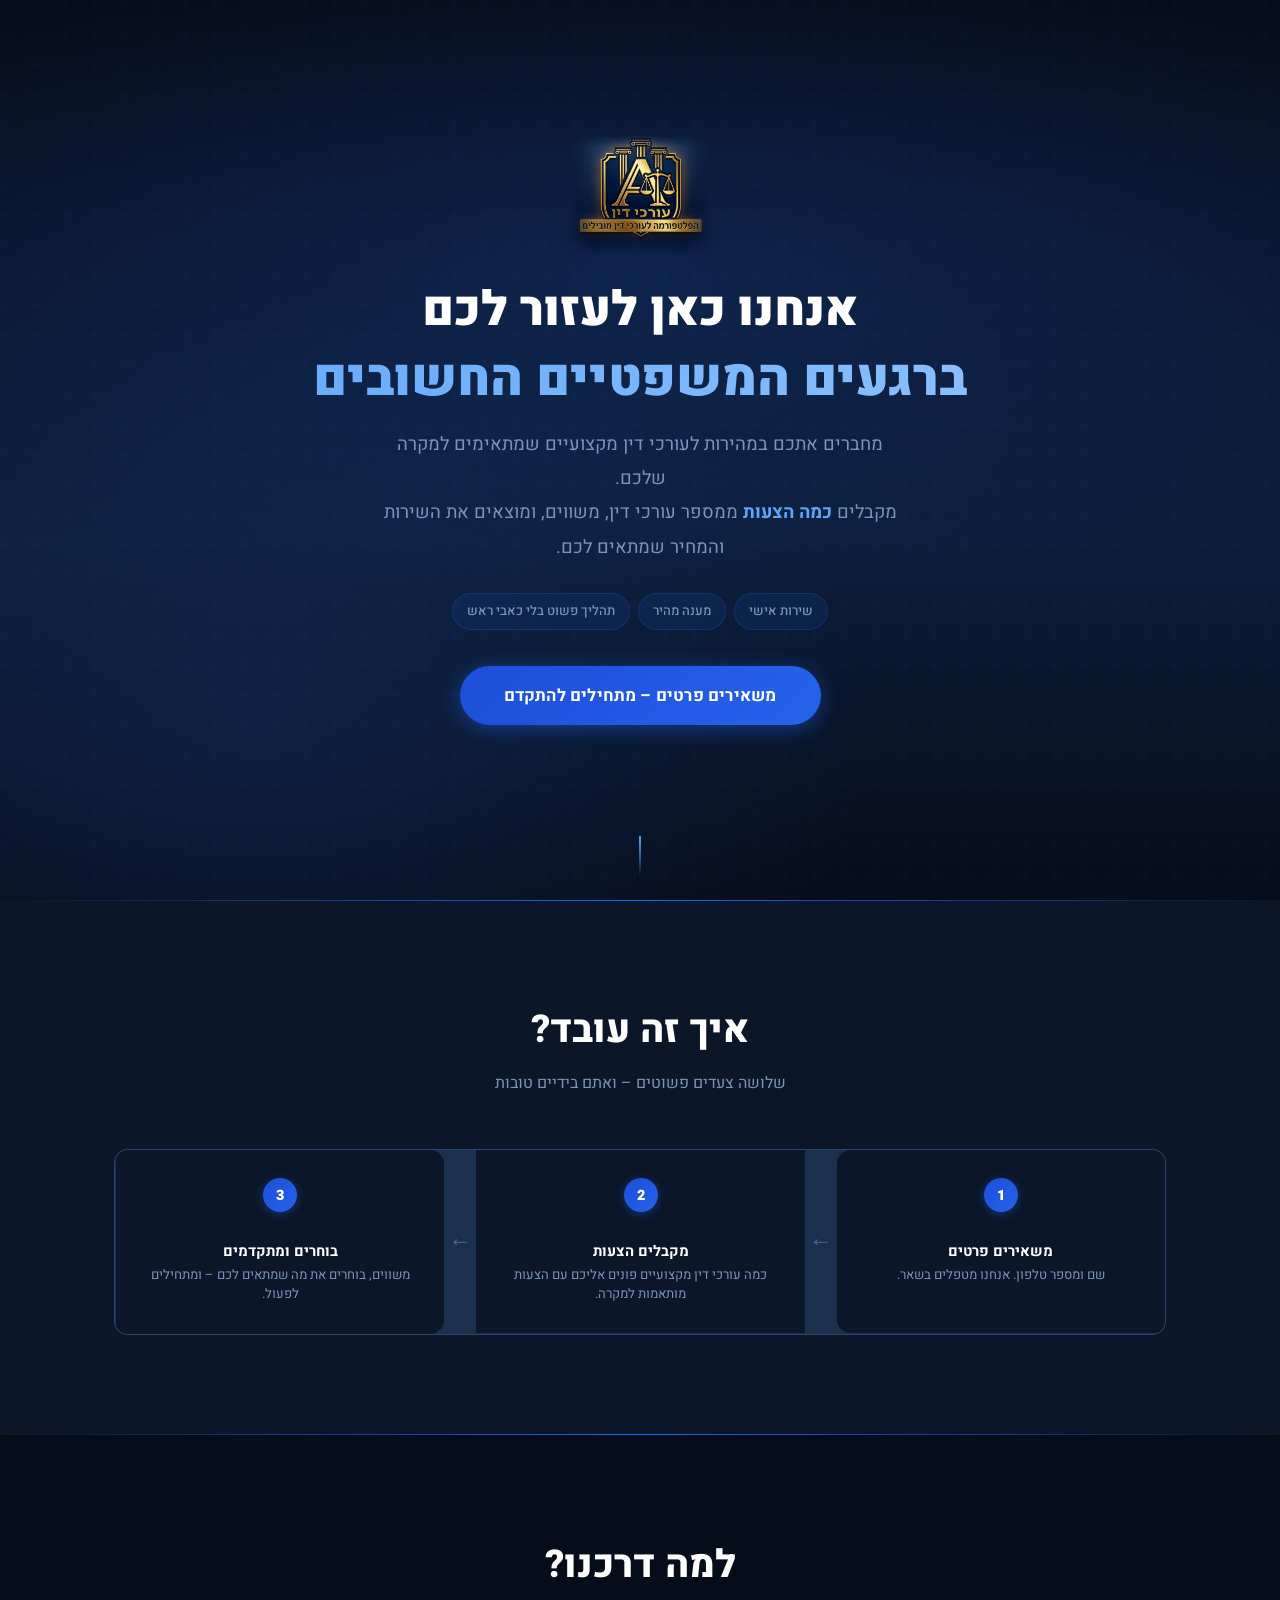
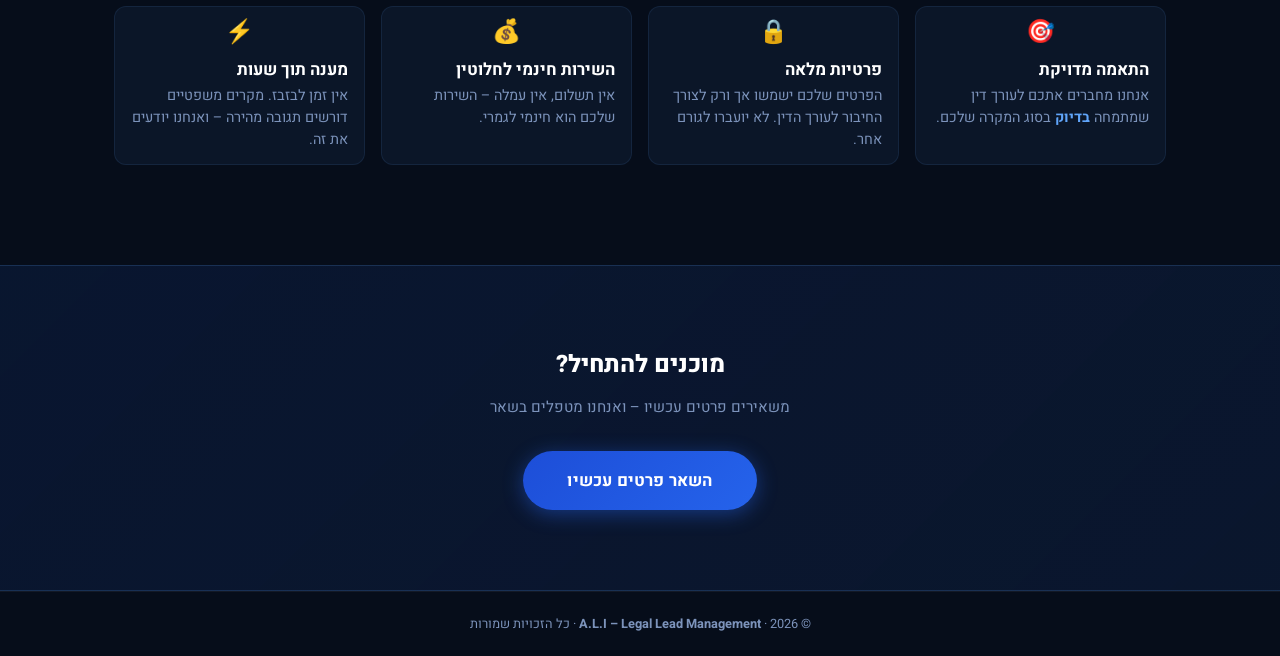
==== index.html @ 4efc5713 "Add Open Graph meta tags for preview image" ====
<!DOCTYPE html>
<html lang="he" dir="rtl">

<head>
    <meta charset="UTF-8" />
    <meta name="viewport" content="width=device-width, initial-scale=1.0" />
    <title>A.L.I – Legal Lead Management | מחברים אתכם לעורך הדין הנכון</title>
    <meta name="description"
        content="A.L.I Legal Lead Management – שירות חינמי שמחבר אתכם לעורכי דין מקצועיים. מקבלים כמה הצעות, משווים ומתקדמים." />

    <!-- תגיות לתצוגה המקדימה בוואטסאפ ובפייסבוק שביקשת (Open Graph) -->
    <meta property="og:type" content="website" />
    <meta property="og:url" content="https://nati325.github.io/elirazWebSite/" />
    <meta property="og:title" content="A.L.I – מחברים אתכם לעורך הדין הנכון" />
    <meta property="og:description" content="שירות חינמי ומהיר שמחבר אתכם לעורכי דין מקצועיים בהתאמה אישית." />
    <meta property="og:image" content="https://nati325.github.io/elirazWebSite/IMG-20260414-WA0001(1).jpg" />
    <meta property="og:image:alt" content="לוגו A.L.I" />
    <link rel="preconnect" href="https://fonts.googleapis.com" />
    <link rel="preconnect" href="https://fonts.gstatic.com" crossorigin />
    <link href="https://fonts.googleapis.com/css2?family=Heebo:wght@300;400;500;600;700;800;900&display=swap"
        rel="stylesheet" />
    <link rel="stylesheet" href="style.css" />
</head>

<body>

    <!-- ========== HERO ========== -->
    <section class="hero" id="hero">
        <div class="hero-bg"></div>
        <div class="hero-overlay"></div>
        <div class="container hero-content">
            <img src="IMG-20260414-WA0001(1).jpg" alt="לוגו עורכי דין" class="hero-logo" />
            <h1 class="hero-title">אנחנו כאן לעזור לכם<br /><span class="accent">ברגעים המשפטיים החשובים</span></h1>
            <p class="hero-sub">
                מחברים אתכם במהירות לעורכי דין מקצועיים שמתאימים למקרה שלכם.<br />
                מקבלים <strong>כמה הצעות</strong> ממספר עורכי דין, משווים, ומוצאים את השירות והמחיר שמתאים לכם.
            </p>
            <div class="hero-badges">
                <span>שירות אישי</span>
                <span>מענה מהיר</span>
                <span>תהליך פשוט בלי כאבי ראש</span>
            </div>
            <div class="hero-cta">
                <button class="btn-primary" id="openScreening">משאירים פרטים – מתחילים להתקדם</button>
            </div>
        </div>
        <div class="scroll-indicator"><span></span></div>
    </section>

    <!-- ========== HOW IT WORKS ========== -->
    <section class="how" id="how">
        <div class="container">
            <h2 class="section-title">איך זה עובד?</h2>
            <p class="section-sub">שלושה צעדים פשוטים – ואתם בידיים טובות</p>
            <div class="steps">
                <div class="step">
                    <div class="step-num">1</div>
                    <div class="step-text">
                        <h3>משאירים פרטים</h3>
                        <p>שם ומספר טלפון. אנחנו מטפלים בשאר.</p>
                    </div>
                </div>
                <div class="step-arrow">←</div>
                <div class="step">
                    <div class="step-num">2</div>
                    <div class="step-text">
                        <h3>מקבלים הצעות</h3>
                        <p>כמה עורכי דין מקצועיים פונים אליכם עם הצעות מותאמות למקרה.</p>
                    </div>
                </div>
                <div class="step-arrow">←</div>
                <div class="step">
                    <div class="step-num">3</div>
                    <div class="step-text">
                        <h3>בוחרים ומתקדמים</h3>
                        <p>משווים, בוחרים את מה שמתאים לכם – ומתחילים לפעול.</p>
                    </div>
                </div>
            </div>
        </div>
    </section>

    <!-- ========== WHY US ========== -->
    <section class="why" id="why">
        <div class="container">
            <h2 class="section-title">למה דרכנו?</h2>
            <div class="why-grid">
                <div class="why-card">
                    <div class="why-icon">🎯</div>
                    <div class="why-text">
                        <h3>התאמה מדויקת</h3>
                        <p>אנחנו מחברים אתכם לעורך דין שמתמחה <strong>בדיוק</strong> בסוג המקרה שלכם.</p>
                    </div>
                </div>
                <div class="why-card">
                    <div class="why-icon">🔒</div>
                    <div class="why-text">
                        <h3>פרטיות מלאה</h3>
                        <p>הפרטים שלכם ישמשו אך ורק לצורך החיבור לעורך הדין. לא יועברו לגורם אחר.</p>
                    </div>
                </div>
                <div class="why-card">
                    <div class="why-icon">💰</div>
                    <div class="why-text">
                        <h3>השירות חינמי לחלוטין</h3>
                        <p>אין תשלום, אין עמלה – השירות שלכם הוא חינמי לגמרי.</p>
                    </div>
                </div>
                <div class="why-card">
                    <div class="why-icon">⚡</div>
                    <div class="why-text">
                        <h3>מענה תוך שעות</h3>
                        <p>אין זמן לבזבז. מקרים משפטיים דורשים תגובה מהירה – ואנחנו יודעים את זה.</p>
                    </div>
                </div>
            </div>
        </div>
    </section>

    <!-- ========== CTA BOTTOM ========== -->
    <section class="cta-bottom">
        <div class="container">
            <h2>מוכנים להתחיל?</h2>
            <p>משאירים פרטים עכשיו – ואנחנו מטפלים בשאר</p>
            <div class="cta-btns">
                <button class="btn-primary" id="openScreening2">השאר פרטים עכשיו</button>
            </div>
        </div>
    </section>

    <!-- ========== FOOTER ========== -->
    <footer class="footer">
        <p>© 2026 · <strong>A.L.I – Legal Lead Management</strong> · כל הזכויות שמורות</p>
    </footer>

    <!-- ================================================
       POPUP STEP 1 – SCREENING
       ================================================ -->
    <div class="popup-overlay" id="popupOverlay">
        <div class="popup screening-popup" id="screeningPopup">
            <button class="popup-close" id="closePopup">✕</button>
            <div class="popup-header">
                <div class="popup-icon">🔍</div>
                <h2>כמה שאלות קצרות</h2>
                <p>כדי שנוכל לחבר אתכם לעורך הדין המתאים ביותר</p>
            </div>

            <form id="screeningForm">
                <!-- Q1 -->
                <div class="q-block">
                    <label class="q-label">1. סיווג האירוע והסיכון – מה אופי העבירה?</label>
                    <div class="options-grid">
                        <label class="option-card">
                            <input type="radio" name="q1" value="נהיגה בשכרות" required />
                            <span>🍺 נהיגה בשכרות</span>
                        </label>
                        <label class="option-card">
                            <input type="radio" name="q1" value="מהירות מופרזת" />
                            <span>💨 מהירות מופרזת</span>
                        </label>
                        <label class="option-card">
                            <input type="radio" name="q1" value="תאונת דרכים" />
                            <span>🚗 תאונת דרכים</span>
                        </label>
                        <label class="option-card">
                            <input type="radio" name="q1" value="צבירת נקודות" />
                            <span>📋 צבירת נקודות</span>
                        </label>
                    </div>
                </div>

                <!-- Q2 -->
                <div class="q-block">
                    <label class="q-label">2. דחיפות ומועד הדיון – האם כבר נקבע מועד בבית משפט או שימוע?</label>
                    <div class="options-grid two-col">
                        <label class="option-card">
                            <input type="radio" name="q2" value="כן – נקבע מועד" required />
                            <span>✅ כן – נקבע מועד</span>
                        </label>
                        <label class="option-card">
                            <input type="radio" name="q2" value="לא – עדיין לא נקבע" />
                            <span>⏳ לא – עדיין לא נקבע</span>
                        </label>
                    </div>
                </div>

                <!-- Q3 -->
                <div class="q-block">
                    <label class="q-label">3. כוונת ייצוג – האם ברצונך לבחון ייצוג מקצועי לביטול או הפחתת העונש?</label>
                    <div class="options-grid two-col">
                        <label class="option-card">
                            <input type="radio" name="q3" value="כן" required />
                            <span>✅ כן</span>
                        </label>
                        <label class="option-card">
                            <input type="radio" name="q3" value="לא – רק מידע" />
                            <span>ℹ️ לא – רק מידע</span>
                        </label>
                    </div>
                </div>

                <button type="submit" class="btn-primary full-width">המשך להשארת פרטים ←</button>
            </form>
        </div>
    </div>

    <!-- ================================================
       POPUP STEP 2 – CONTACT FORM
       ================================================ -->
    <div class="popup-overlay" id="contactOverlay">
        <div class="popup contact-popup" id="contactPopup">
            <button class="popup-close" id="closeContact">✕</button>
            <div class="popup-header">
                <div class="popup-icon">📋</div>
                <h2>השאירו פרטים</h2>
                <p>ונחבר אתכם לעורך הדין המתאים בהקדם</p>
            </div>

            <form id="contactForm" action="https://formsubmit.co/ali.law.israel@gmail.com" method="POST">
                <input type="hidden" name="עבירה" id="hiddenQ1" />
                <input type="hidden" name="מועד_דיון" id="hiddenQ2" />
                <input type="hidden" name="ייצוג" id="hiddenQ3" />
                <input type="hidden" name="_subject" value="🔔 פנייה חדשה מהאתר – לקוח ממתין לחזרה" />
                <input type="hidden" name="_captcha" value="false" />
                <input type="hidden" name="_template" value="table" />
                <input type="hidden" name="_autoresponse"
                    value="תודה על פנייתך! קיבלנו את הפרטים שלך ונחזור אליך בהקדם האפשרי. – A.L.I Legal Lead Management" />

                <div class="form-group">
                    <label for="userName">שם מלא</label>
                    <input type="text" id="userName" name="שם" placeholder="ישראל ישראלי" required />
                </div>
                <div class="form-group">
                    <label for="userPhone">מספר טלפון</label>
                    <input type="tel" id="userPhone" name="טלפון" placeholder="05X-XXXXXXX" required />
                </div>

                <button type="submit" class="btn-primary full-width">שלח פרטים ✓</button>

                <p class="privacy-note">🔒 הפרטים שלכם מאובטחים ולא יועברו לגורמים נוספים</p>
            </form>
        </div>
    </div>

    <!-- SUCCESS TOAST -->
    <div class="toast" id="toast">✅ הפרטים נשלחו בהצלחה! ניצור איתך קשר בקרוב.</div>

    <!-- ================================================
       THANK YOU POPUP
       ================================================ -->
    <div class="popup-overlay" id="thanksOverlay">
        <div class="popup thanks-popup" id="thanksPopup">
            <div class="thanks-icon">✅</div>
            <h2 class="thanks-title">תודה רבה!</h2>
            <p class="thanks-sub">קיבלנו את הפרטים שלך.<br />ניצור איתך קשר בהקדם האפשרי.</p>
            <div class="thanks-divider"></div>
            <p class="thanks-note">נציג מטעמנו יחזור אליך בקרוב עם עורכי דין מתאימים.</p>
            <div class="thanks-btns">
                <button class="btn-primary" id="closeThanks">סגרתי – תודה! 👍</button>
            </div>
        </div>
    </div>

    <script src="app.js"></script>
</body>

</html>
---- style.css ----
/* =============================================
   RESET & BASE
   ============================================= */
*,
*::before,
*::after {
    box-sizing: border-box;
    margin: 0;
    padding: 0;
}

:root {
    --blue: #2563eb;
    --blue-lt: #60a5fa;
    --blue-xlt: #93c5fd;
    --dark: #060d1a;
    --dark2: #0b1628;
    --dark3: #102040;
    --navy: #142c5a;
    --card-bg: rgba(20, 44, 90, 0.35);
    --border: rgba(96, 165, 250, 0.18);
    --text: #dde6f5;
    --text-sub: #7c93bb;
    --white: #ffffff;
    --green-wa: #25D366;
    --radius: 14px;
    --radius-lg: 20px;
    --shadow: 0 20px 60px rgba(0, 0, 0, 0.55);
    --t: 0.25s cubic-bezier(.4, 0, .2, 1);
}

html {
    scroll-behavior: smooth;
    -webkit-text-size-adjust: 100%;
}

body {
    font-family: 'Heebo', sans-serif;
    background: var(--dark);
    color: var(--text);
    direction: rtl;
    text-align: right;
    overflow-x: hidden;
    line-height: 1.6;
    -webkit-font-smoothing: antialiased;
}

.container {
    width: 100%;
    padding: 0 18px;
    margin: 0 auto;
}

/* =============================================
   HERO – MOBILE FIRST
   ============================================= */
.hero {
    position: relative;
    min-height: 100svh;
    display: flex;
    align-items: center;
    overflow: hidden;
}

.hero-bg {
    position: absolute;
    inset: 0;
    background:
        radial-gradient(ellipse 120% 60% at 50% 30%, rgba(37, 99, 235, 0.18) 0%, transparent 60%),
        radial-gradient(ellipse 80% 80% at 20% 80%, rgba(20, 44, 90, 0.5) 0%, transparent 60%),
        linear-gradient(180deg, #060d1a 0%, #0c1e3a 60%, #060d1a 100%);
}

.hero-overlay {
    position: absolute;
    inset: 0;
    background: url("data:image/svg+xml,%3Csvg width='60' height='60' viewBox='0 0 60 60' xmlns='http://www.w3.org/2000/svg'%3E%3Cg fill='none' fill-rule='evenodd'%3E%3Cg fill='%232563eb' fill-opacity='0.035'%3E%3Cpath d='M36 34v-4h-2v4h-4v2h4v4h2v-4h4v-2h-4zm0-30V0h-2v4h-4v2h4v4h2V6h4V4h-4zM6 34v-4H4v4H0v2h4v4h2v-4h4v-2H6zM6 4V0H4v4H0v2h4v4h2V6h4V4H6z'/%3E%3C/g%3E%3C/g%3E%3C/svg%3E");
}

.hero-content {
    position: relative;
    z-index: 2;
    width: 100%;
    padding: 44px 20px 72px;
    text-align: center;
}

/* LOGO */
.hero-logo {
    display: block;
    height: 88px;
    width: auto;
    object-fit: contain;
    margin: 0 auto 24px;
    filter: drop-shadow(0 4px 20px rgba(37, 99, 235, 0.35));
    -webkit-mask-image:
        linear-gradient(to right, transparent 0%, black 18%, black 82%, transparent 100%),
        linear-gradient(to bottom, transparent 0%, black 10%, black 78%, transparent 100%);
    -webkit-mask-composite: destination-in;
    mask-image:
        linear-gradient(to right, transparent 0%, black 18%, black 82%, transparent 100%),
        linear-gradient(to bottom, transparent 0%, black 10%, black 78%, transparent 100%);
    mask-composite: intersect;
    animation: fadeDown 0.7s ease both;
}

/* TITLE */
.hero-title {
    font-size: 1.75rem;
    font-weight: 900;
    line-height: 1.3;
    color: var(--white);
    margin-bottom: 16px;
    animation: fadeDown 0.5s 0.1s ease both;
}

.hero-title .accent {
    display: block;
    background: linear-gradient(135deg, var(--blue-lt) 0%, var(--blue-xlt) 100%);
    -webkit-background-clip: text;
    -webkit-text-fill-color: transparent;
    background-clip: text;
    margin-top: 4px;
    font-size: 1.9rem;
}

/* SUBTITLE */
.hero-sub {
    font-size: 0.95rem;
    color: var(--text-sub);
    line-height: 1.85;
    margin-bottom: 28px;
    animation: fadeDown 0.5s 0.2s ease both;
}

.hero-sub strong {
    color: var(--blue-lt);
    font-weight: 700;
}

/* BADGES */
.hero-badges {
    display: flex;
    flex-wrap: wrap;
    justify-content: center;
    gap: 8px;
    margin-bottom: 36px;
    animation: fadeDown 0.5s 0.3s ease both;
}

.hero-badges span {
    background: rgba(37, 99, 235, 0.1);
    border: 1px solid rgba(37, 99, 235, 0.22);
    color: var(--text-sub);
    font-size: 0.82rem;
    font-weight: 500;
    padding: 7px 14px;
    border-radius: 50px;
}

/* CTA */
.hero-cta {
    display: flex;
    flex-direction: column;
    align-items: center;
    gap: 12px;
    animation: fadeDown 0.5s 0.4s ease both;
}

/* SCROLL INDICATOR */
.scroll-indicator {
    position: absolute;
    bottom: 24px;
    left: 50%;
    transform: translateX(-50%);
    animation: bounce 2s infinite;
}

.scroll-indicator span {
    display: block;
    width: 2px;
    height: 40px;
    background: linear-gradient(to bottom, var(--blue-lt), transparent);
    border-radius: 2px;
}

/* =============================================
   BUTTONS – MOBILE FIRST
   ============================================= */
.btn-primary {
    display: inline-flex;
    align-items: center;
    justify-content: center;
    gap: 8px;
    width: 100%;
    max-width: 340px;
    background: linear-gradient(135deg, #1d4ed8 0%, #2563eb 100%);
    color: #fff;
    font-family: 'Heebo', sans-serif;
    font-size: 1rem;
    font-weight: 700;
    padding: 16px 28px;
    border: none;
    border-radius: var(--radius);
    cursor: pointer;
    transition: var(--t);
    box-shadow: 0 4px 20px rgba(37, 99, 235, 0.45);
    text-decoration: none;
    letter-spacing: 0.2px;
}

.btn-primary:active {
    transform: scale(0.97);
}

.btn-primary:hover {
    background: linear-gradient(135deg, #2563eb, #3b82f6);
    box-shadow: 0 6px 28px rgba(37, 99, 235, 0.6);
}

.btn-primary.full-width {
    width: 100%;
    max-width: 100%;
    border-radius: var(--radius);
}

.btn-outline {
    display: inline-flex;
    align-items: center;
    justify-content: center;
    width: 100%;
    max-width: 340px;
    background: transparent;
    border: 1.5px solid var(--border);
    color: var(--text-sub);
    font-family: 'Heebo', sans-serif;
    font-size: 1rem;
    font-weight: 600;
    padding: 15px 28px;
    border-radius: var(--radius);
    cursor: pointer;
    transition: var(--t);
}

.btn-outline:active {
    transform: scale(0.97);
}

.btn-outline:hover {
    border-color: var(--blue-lt);
    color: var(--white);
}

/* =============================================
   HOW IT WORKS – MOBILE
   ============================================= */
.how {
    padding: 60px 0;
    background: var(--dark2);
    position: relative;
}

.how::before,
.how::after {
    content: '';
    position: absolute;
    left: 0;
    right: 0;
    height: 1px;
    background: linear-gradient(90deg, transparent, var(--blue), transparent);
}

.how::before {
    top: 0;
}

.how::after {
    bottom: 0;
}

.section-title {
    font-size: 1.55rem;
    font-weight: 800;
    color: var(--white);
    text-align: center;
    margin-bottom: 10px;
}

.section-sub {
    text-align: center;
    color: var(--text-sub);
    font-size: 0.93rem;
    margin-bottom: 36px;
}

.steps {
    display: flex;
    flex-direction: column;
    gap: 1px;
    background: var(--border);
    border-radius: var(--radius);
    overflow: hidden;
    border: 1px solid var(--border);
}

.step {
    background: var(--dark2);
    border-radius: 0;
    border: none;
    padding: 16px 16px;
    display: flex;
    align-items: center;
    gap: 14px;
    transition: var(--t);
}

.step:first-child {
    border-radius: 0;
}

.step:last-child {
    border-radius: 0;
    border-bottom: none;
}

.step:hover {
    background: rgba(37, 99, 235, 0.07);
}

.step-num {
    flex-shrink: 0;
    width: 34px;
    height: 34px;
    border-radius: 50%;
    background: linear-gradient(135deg, #1d4ed8, #2563eb);
    color: #fff;
    font-size: 0.9rem;
    font-weight: 900;
    display: flex;
    align-items: center;
    justify-content: center;
    box-shadow: 0 2px 10px rgba(37, 99, 235, 0.4);
}

.step-text {
    flex: 1;
    text-align: right;
}

.step h3 {
    font-size: 0.92rem;
    font-weight: 700;
    color: var(--white);
    margin-bottom: 2px;
}

.step p {
    font-size: 0.82rem;
    color: var(--text-sub);
    line-height: 1.5;
}

.step-arrow {
    display: none;
}

/* =============================================
   WHY US – MOBILE
   ============================================= */
.why {
    padding: 60px 0;
}

.why-grid {
    display: flex;
    flex-direction: column;
    gap: 8px;
}

.why-card {
    background: var(--dark2);
    border: 1px solid rgba(96, 165, 250, 0.1);
    border-radius: 12px;
    padding: 14px 16px;
    display: flex;
    align-items: center;
    gap: 12px;
    transition: var(--t);
}

.why-card:active {
    background: rgba(37, 99, 235, 0.07);
}

.why-icon {
    font-size: 1.45rem;
    flex-shrink: 0;
    line-height: 1;
    width: 36px;
    text-align: center;
}

.why-text {
    flex: 1;
    text-align: right;
}

.why-card h3 {
    font-size: 0.88rem;
    font-weight: 700;
    color: var(--white);
    margin-bottom: 2px;
}

.why-card p {
    font-size: 0.8rem;
    color: var(--text-sub);
    line-height: 1.5;
}

.why-card strong {
    color: var(--blue-lt);
}

/* =============================================
   CTA BOTTOM – MOBILE
   ============================================= */
.cta-bottom {
    background: linear-gradient(135deg, rgba(37, 99, 235, 0.1) 0%, rgba(20, 44, 90, 0.3) 100%);
    border-top: 1px solid var(--border);
    border-bottom: 1px solid var(--border);
    padding: 52px 0;
    text-align: center;
}

.cta-bottom h2 {
    font-size: 1.5rem;
    font-weight: 800;
    color: var(--white);
    margin-bottom: 10px;
}

.cta-bottom p {
    color: var(--text-sub);
    font-size: 0.95rem;
    margin-bottom: 32px;
}

.cta-btns {
    display: flex;
    flex-direction: column;
    align-items: center;
    gap: 12px;
    padding: 0 20px;
}

/* =============================================
   FOOTER
   ============================================= */
.footer {
    background: var(--dark);
    color: var(--text-sub);
    text-align: center;
    padding: 22px 18px;
    font-size: 0.8rem;
    border-top: 1px solid rgba(255, 255, 255, 0.05);
}

/* =============================================
   POPUP OVERLAY – MOBILE (bottom sheet)
   ============================================= */
.popup-overlay {
    position: fixed;
    inset: 0;
    background: rgba(0, 0, 0, 0.72);
    backdrop-filter: blur(8px);
    -webkit-backdrop-filter: blur(8px);
    z-index: 1000;
    display: flex;
    align-items: flex-end;
    padding: 0;
    opacity: 0;
    pointer-events: none;
    transition: opacity var(--t);
}

.popup-overlay.active {
    opacity: 1;
    pointer-events: all;
}

.popup {
    background: var(--dark3);
    border: 1px solid var(--border);
    border-radius: var(--radius-lg) var(--radius-lg) 0 0;
    border-bottom: none;
    padding: 24px 20px 40px;
    width: 100%;
    max-height: 92svh;
    overflow-y: auto;
    position: relative;
    box-shadow: 0 -8px 40px rgba(0, 0, 0, 0.5), 0 0 0 1px rgba(37, 99, 235, 0.12);
    transform: translateY(100%);
    transition: transform 0.32s cubic-bezier(.32, 0, .67, 0);
}

/* handle bar */
.popup::before {
    content: '';
    display: block;
    width: 40px;
    height: 4px;
    background: rgba(255, 255, 255, 0.12);
    border-radius: 2px;
    margin: 0 auto 20px;
}

.popup-overlay.active .popup {
    transform: translateY(0);
    transition: transform 0.38s cubic-bezier(.33, 1, .68, 1);
}

.popup-close {
    position: absolute;
    top: 16px;
    left: 16px;
    width: 32px;
    height: 32px;
    border-radius: 50%;
    border: 1px solid var(--border);
    background: transparent;
    color: var(--text-sub);
    font-size: 0.9rem;
    cursor: pointer;
    display: flex;
    align-items: center;
    justify-content: center;
    transition: var(--t);
}

.popup-close:hover {
    background: rgba(255, 255, 255, 0.06);
    color: var(--white);
}

.popup-header {
    text-align: center;
    margin-bottom: 24px;
}

.popup-icon {
    font-size: 2.2rem;
    margin-bottom: 10px;
}

.popup-header h2 {
    font-size: 1.3rem;
    font-weight: 800;
    color: var(--white);
    margin-bottom: 6px;
}

.popup-header p {
    color: var(--text-sub);
    font-size: 0.88rem;
}

/* =============================================
   SCREENING QUESTIONS – MOBILE
   ============================================= */
.q-block {
    margin-bottom: 22px;
}

.q-label {
    display: block;
    font-size: 0.9rem;
    font-weight: 600;
    color: var(--text);
    margin-bottom: 12px;
    line-height: 1.5;
}

.options-grid {
    display: grid;
    grid-template-columns: 1fr 1fr;
    gap: 8px;
}

.options-grid.two-col {
    grid-template-columns: 1fr 1fr;
}

.option-card {
    position: relative;
    cursor: pointer;
}

.option-card input[type="radio"] {
    position: absolute;
    opacity: 0;
    width: 0;
    height: 0;
}

.option-card span {
    display: flex;
    align-items: center;
    gap: 6px;
    background: rgba(255, 255, 255, 0.03);
    border: 1.5px solid rgba(255, 255, 255, 0.08);
    border-radius: 10px;
    padding: 11px 12px;
    font-size: 0.85rem;
    font-weight: 500;
    color: var(--text-sub);
    transition: var(--t);
    min-height: 48px;
}

.option-card input:checked+span {
    background: rgba(37, 99, 235, 0.15);
    border-color: var(--blue);
    color: var(--blue-lt);
}

.option-card:active span {
    transform: scale(0.97);
}

/* =============================================
   CONTACT FORM – MOBILE
   ============================================= */
.form-group {
    margin-bottom: 16px;
}

.form-group label {
    display: block;
    font-size: 0.85rem;
    font-weight: 600;
    color: var(--text-sub);
    margin-bottom: 7px;
}

.form-group input {
    width: 100%;
    background: rgba(255, 255, 255, 0.04);
    border: 1.5px solid rgba(255, 255, 255, 0.08);
    border-radius: 10px;
    padding: 14px 16px;
    color: var(--white);
    font-family: 'Heebo', sans-serif;
    font-size: 1rem;
    direction: rtl;
    transition: var(--t);
    outline: none;
    -webkit-appearance: none;
    appearance: none;
}

.form-group input:focus {
    border-color: var(--blue);
    background: rgba(37, 99, 235, 0.07);
}

.form-group input::placeholder {
    color: #3a4f6a;
}

.privacy-note {
    text-align: center;
    font-size: 0.78rem;
    color: var(--text-sub);
    margin-top: 14px;
    opacity: 0.7;
}

/* =============================================
   THANK YOU POPUP – MOBILE
   ============================================= */
.thanks-popup {
    text-align: center;
    padding: 32px 20px 40px;
}

.thanks-icon {
    font-size: 3.2rem;
    margin-bottom: 16px;
    animation: popIn 0.5s cubic-bezier(.18, .89, .32, 1.28) both;
}

.thanks-title {
    font-size: 1.6rem;
    font-weight: 900;
    color: var(--white);
    margin-bottom: 12px;
}

.thanks-sub {
    font-size: 1rem;
    color: var(--text);
    line-height: 1.7;
    margin-bottom: 20px;
}

.thanks-divider {
    width: 50px;
    height: 2px;
    background: linear-gradient(90deg, transparent, var(--blue), transparent);
    margin: 0 auto 18px;
    border-radius: 2px;
}

.thanks-note {
    font-size: 0.87rem;
    color: var(--text-sub);
    margin-bottom: 28px;
}

.thanks-btns {
    display: flex;
    flex-direction: column;
    align-items: center;
    gap: 10px;
}

/* =============================================
   TOAST
   ============================================= */
.toast {
    position: fixed;
    bottom: 24px;
    left: 50%;
    transform: translateX(-50%) translateY(80px);
    background: #1a3d2a;
    border: 1px solid #2d6a43;
    color: #5ee88a;
    padding: 13px 24px;
    border-radius: 50px;
    font-size: 0.9rem;
    font-weight: 600;
    z-index: 9999;
    opacity: 0;
    transition: all 0.4s cubic-bezier(.4, 0, .2, 1);
    white-space: nowrap;
    max-width: 90vw;
}

.toast.show {
    opacity: 1;
    transform: translateX(-50%) translateY(0);
}

/* =============================================
   ANIMATIONS
   ============================================= */
@keyframes fadeDown {
    from {
        opacity: 0;
        transform: translateY(-16px);
    }

    to {
        opacity: 1;
        transform: translateY(0);
    }
}

@keyframes popIn {
    from {
        transform: scale(0.4);
        opacity: 0;
    }

    to {
        transform: scale(1);
        opacity: 1;
    }
}

@keyframes bounce {

    0%,
    100% {
        transform: translateX(-50%) translateY(0);
    }

    50% {
        transform: translateX(-50%) translateY(8px);
    }
}

/* =============================================
   TABLET & UP (640px+)
   ============================================= */
@media (min-width: 640px) {

    .container {
        max-width: 720px;
        padding: 0 24px;
    }

    .hero-logo {
        height: 110px;
    }

    .hero-title {
        font-size: 2.3rem;
    }

    .hero-title .accent {
        font-size: 2.5rem;
    }

    .hero-sub {
        font-size: 1.05rem;
        max-width: 520px;
        margin-left: auto;
        margin-right: auto;
    }

    .hero-cta {
        flex-direction: row;
        justify-content: center;
    }

    .btn-primary {
        width: auto;
        max-width: none;
        border-radius: 50px;
    }

    .btn-outline {
        width: auto;
        max-width: none;
    }

    /* Steps side by side */
    .steps {
        flex-direction: row;
        align-items: stretch;
        gap: 0;
    }

    .step {
        flex: 1;
        flex-direction: column;
        align-items: center;
        text-align: center;
        border-bottom: 1px solid var(--border);
        border-bottom-right-radius: 0;
        border-right: none;
        padding: 28px 20px;
    }

    .step:first-child {
        border-radius: var(--radius) 0 0 var(--radius);
    }

    .step:last-child {
        border-radius: 0 var(--radius) var(--radius) 0;
        border-left: 1px solid var(--border);
    }

    .step-num {
        margin-bottom: 14px;
    }

    .step-text {
        text-align: center;
    }

    .step-arrow {
        display: flex;
        align-items: center;
        font-size: 1.5rem;
        color: var(--blue-lt);
        opacity: 0.5;
        padding: 0 4px;
        flex-shrink: 0;
    }

    /* Why cards grid */
    .why-grid {
        display: grid;
        grid-template-columns: 1fr 1fr;
        gap: 16px;
    }

    .why-card {
        flex-direction: column;
    }

    .why-text {
        text-align: right;
    }

    /* Popup – centered dialog on tablet */
    .popup-overlay {
        align-items: center;
        padding: 20px;
    }

    .popup {
        border-radius: var(--radius-lg);
        border-bottom: 1px solid var(--border);
        max-width: 540px;
        padding: 36px 32px;
        transform: translateY(20px) scale(0.97);
    }

    .popup::before {
        display: none;
    }

    .popup-overlay.active .popup {
        transform: translateY(0) scale(1);
    }

    .thanks-popup {
        padding: 44px 36px 48px;
    }

    .cta-btns {
        flex-direction: row;
        justify-content: center;
    }

    .section-title {
        font-size: 1.9rem;
    }
}

/* =============================================
   DESKTOP (1024px+)
   ============================================= */
@media (min-width: 1024px) {

    .container {
        max-width: 1100px;
    }

    .hero-content {
        padding: 60px 24px 100px;
    }

    .hero-logo {
        height: 120px;
    }

    .hero-title {
        font-size: 3rem;
    }

    .hero-title .accent {
        font-size: 3.2rem;
    }

    .hero-sub {
        font-size: 1.15rem;
    }

    .btn-primary {
        font-size: 1.05rem;
        padding: 17px 44px;
    }

    .how {
        padding: 100px 0;
    }

    .why {
        padding: 100px 0;
    }

    .cta-bottom {
        padding: 80px 0;
    }

    .why-grid {
        grid-template-columns: repeat(4, 1fr);
    }

    .why-card h3 {
        font-size: 1.05rem;
    }

    .why-card p {
        font-size: 0.9rem;
    }

    .section-title {
        font-size: 2.4rem;
    }

    .section-sub {
        font-size: 1rem;
        margin-bottom: 52px;
    }

    .popup {
        max-width: 580px;
        padding: 44px 40px;
    }
}

/* =============================================
   SCROLLBAR
   ============================================= */
::-webkit-scrollbar {
    width: 5px;
}

::-webkit-scrollbar-track {
    background: var(--dark2);
}

::-webkit-scrollbar-thumb {
    background: rgba(37, 99, 235, 0.3);
    border-radius: 5px;
}
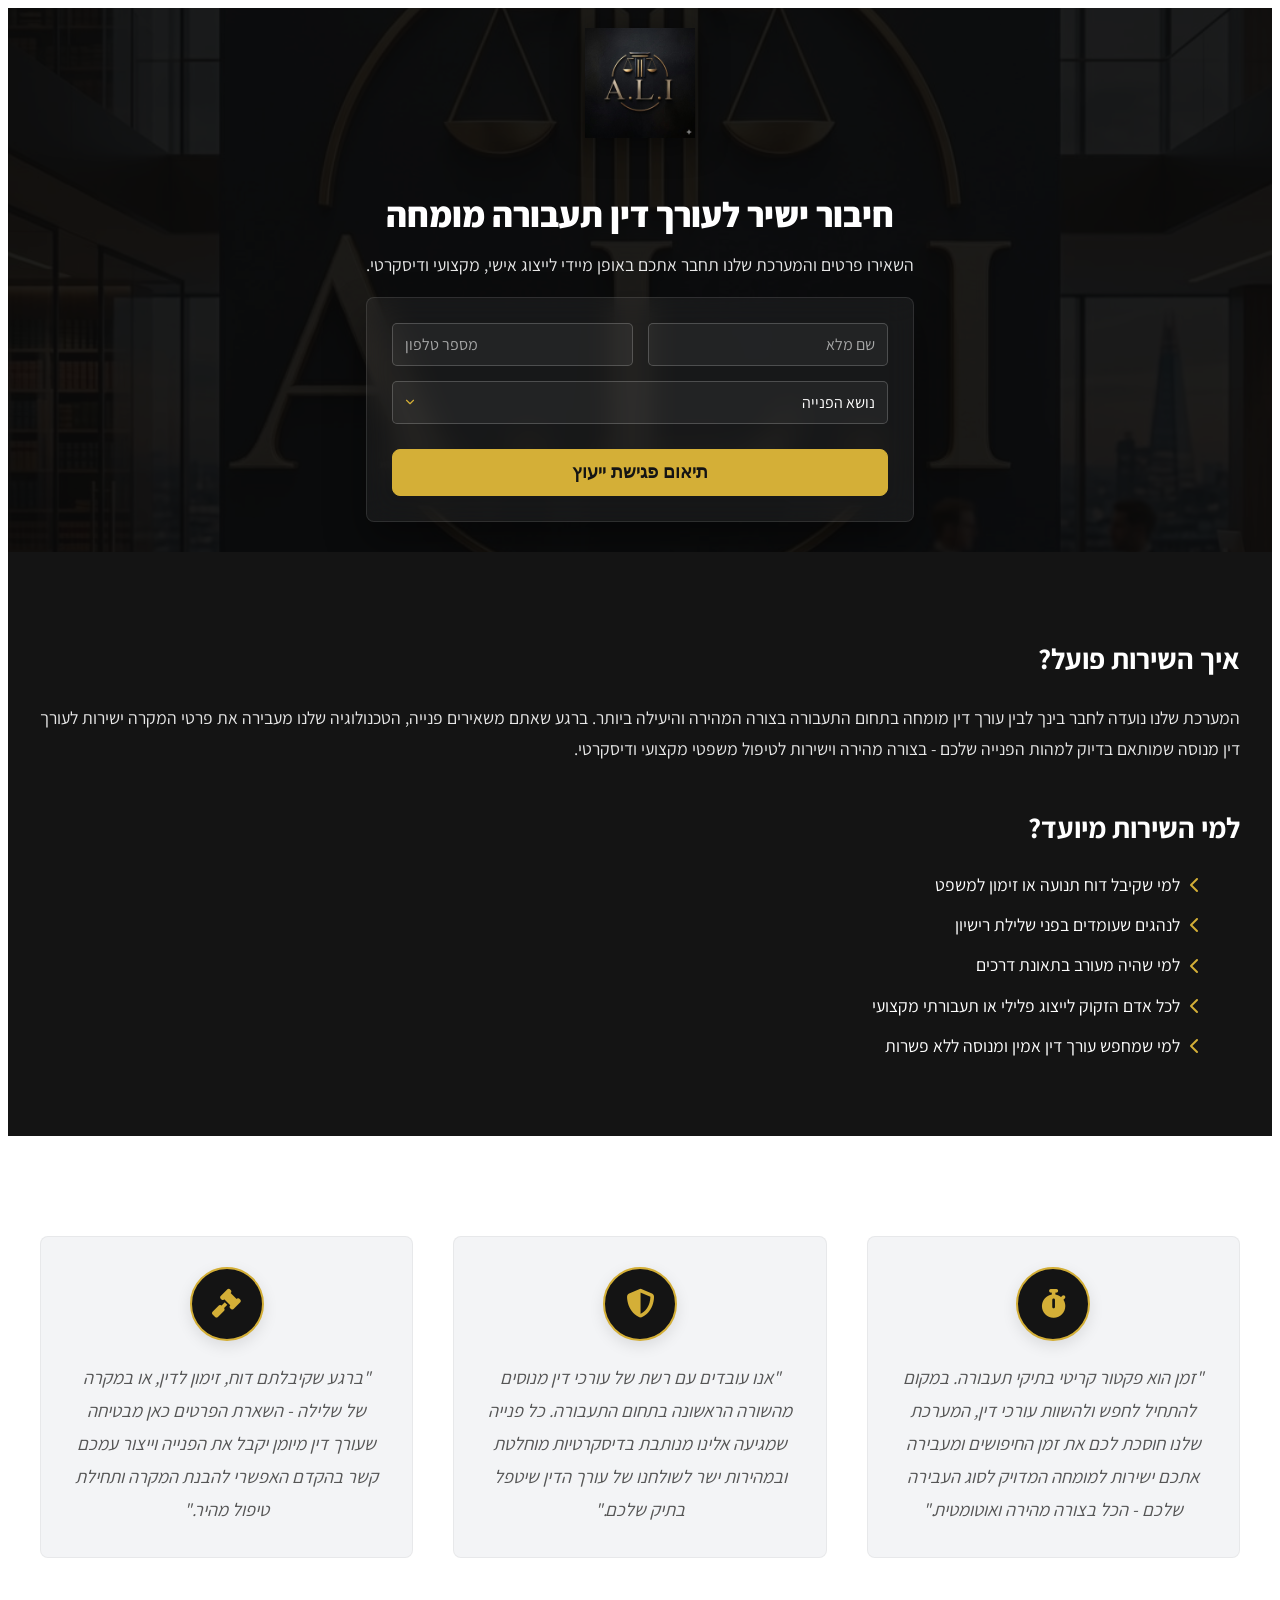
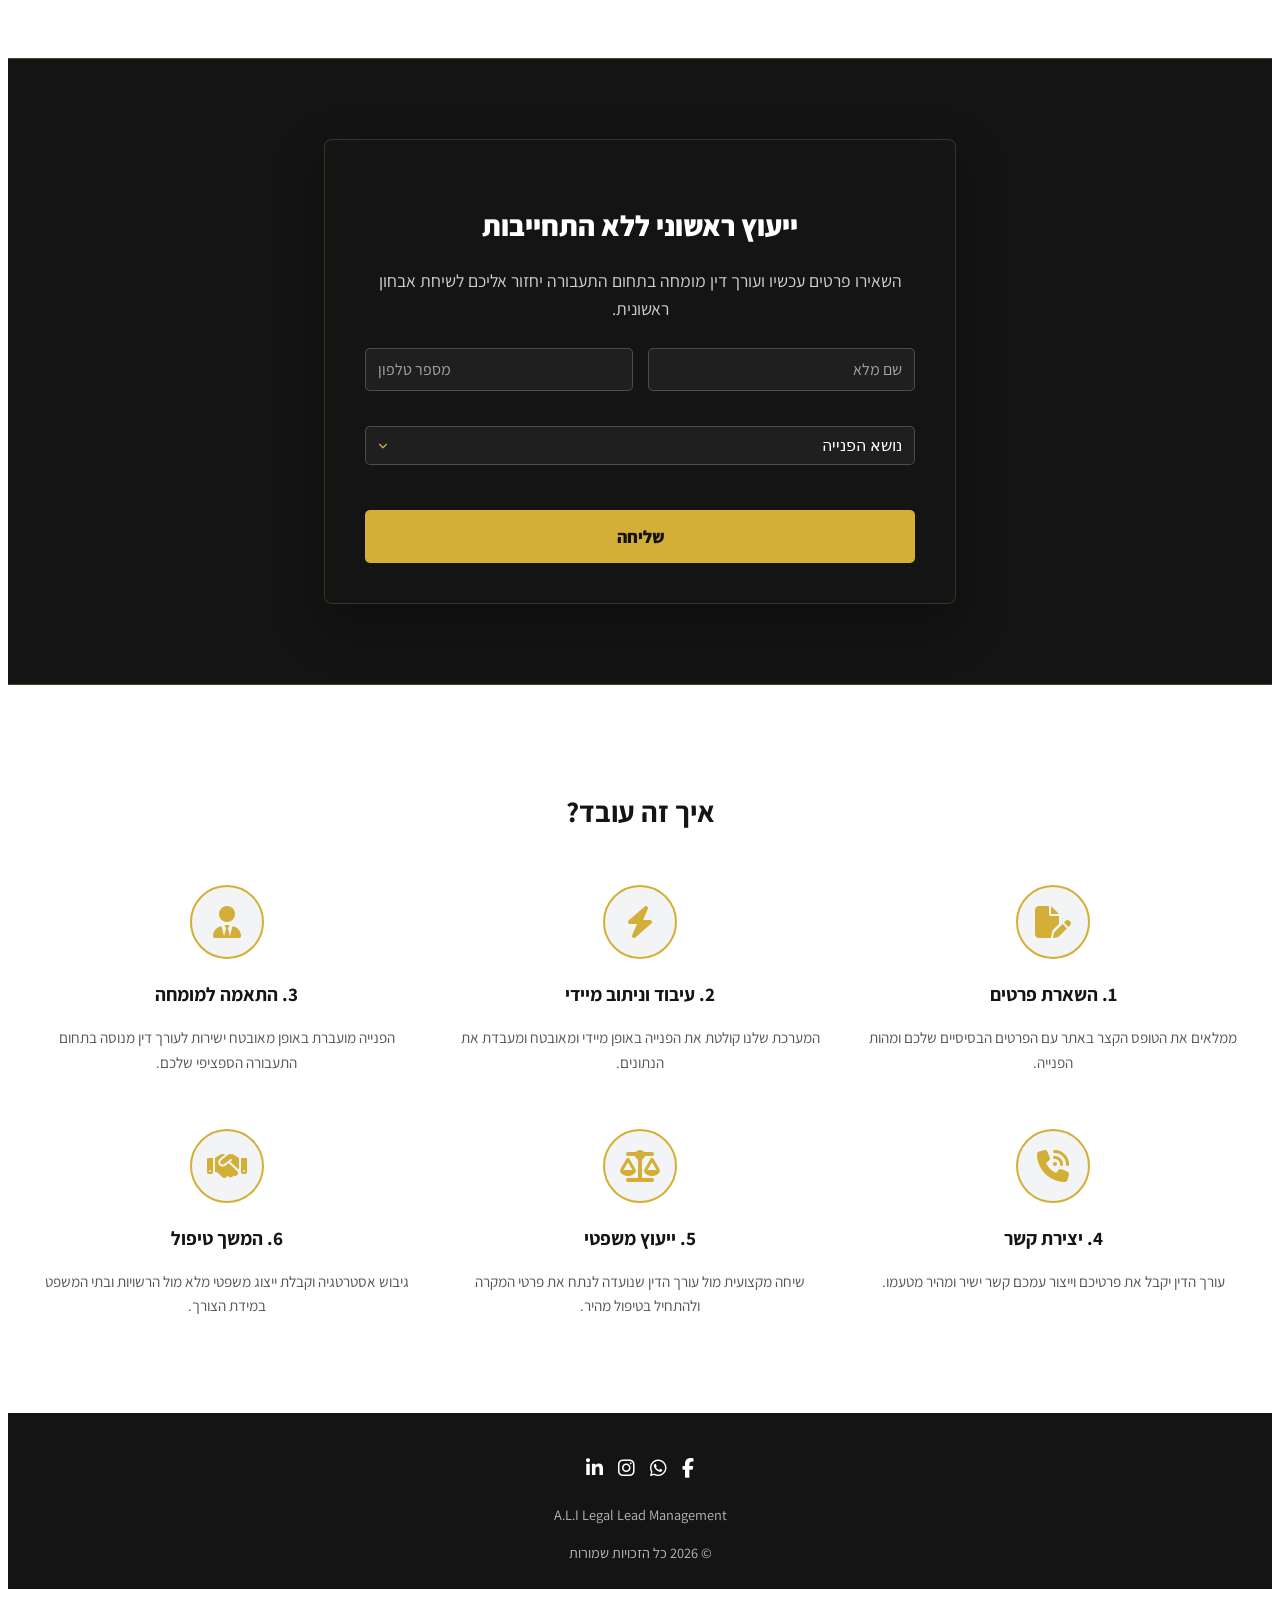
==== commit 9fb81b82: "הוספת כל הקבצים והשינויים למיין" ====
--- a/index.html
+++ b/index.html
@@ -4,262 +4,251 @@
 <head>
     <meta charset="UTF-8" />
     <meta name="viewport" content="width=device-width, initial-scale=1.0" />
-    <title>A.L.I – Legal Lead Management | מחברים אתכם לעורך הדין הנכון</title>
-    <meta name="description"
-        content="A.L.I Legal Lead Management – שירות חינמי שמחבר אתכם לעורכי דין מקצועיים. מקבלים כמה הצעות, משווים ומתקדמים." />
-
-    <!-- תגיות לתצוגה המקדימה בוואטסאפ ובפייסבוק שביקשת (Open Graph) -->
-    <meta property="og:type" content="website" />
-    <meta property="og:url" content="https://nati325.github.io/elirazWebSite/" />
-    <meta property="og:title" content="A.L.I – מחברים אתכם לעורך הדין הנכון" />
-    <meta property="og:description" content="שירות חינמי ומהיר שמחבר אתכם לעורכי דין מקצועיים בהתאמה אישית." />
-    <meta property="og:image" content="https://nati325.github.io/elirazWebSite/IMG-20260414-WA0001(1).jpg" />
-    <meta property="og:image:alt" content="לוגו A.L.I" />
+    <title>A.L.I – Legal Lead Management</title>
+
+    <!-- Fonts -->
     <link rel="preconnect" href="https://fonts.googleapis.com" />
     <link rel="preconnect" href="https://fonts.gstatic.com" crossorigin />
     <link href="https://fonts.googleapis.com/css2?family=Heebo:wght@300;400;500;600;700;800;900&display=swap"
         rel="stylesheet" />
+
+    <!-- Icons -->
+    <link rel="stylesheet" href="https://cdnjs.cloudflare.com/ajax/libs/font-awesome/6.5.0/css/all.min.css" />
+
     <link rel="stylesheet" href="style.css" />
 </head>
 
 <body>
 
-    <!-- ========== HERO ========== -->
+    <!-- ========== HERO SECTION ========== -->
     <section class="hero" id="hero">
-        <div class="hero-bg"></div>
-        <div class="hero-overlay"></div>
-        <div class="container hero-content">
-            <img src="IMG-20260414-WA0001(1).jpg" alt="לוגו עורכי דין" class="hero-logo" />
-            <h1 class="hero-title">אנחנו כאן לעזור לכם<br /><span class="accent">ברגעים המשפטיים החשובים</span></h1>
-            <p class="hero-sub">
-                מחברים אתכם במהירות לעורכי דין מקצועיים שמתאימים למקרה שלכם.<br />
-                מקבלים <strong>כמה הצעות</strong> ממספר עורכי דין, משווים, ומוצאים את השירות והמחיר שמתאים לכם.
+        <div class="hero-container">
+            <!-- Logo inside Hero -->
+            <div class="hero-logo-top">
+                <img src="WhatsApp Image 2026-04-30 at 21.11.01.jpeg" alt="A.L.I Logo" />
+            </div>
+
+            <!-- Content & Form -->
+            <div class="hero-content">
+                <div class="hero-text">
+                    <h1>חיבור ישיר לעורך דין תעבורה מומחה</h1>
+                    <p>השאירו פרטים והמערכת שלנו תחבר אתכם באופן מיידי לייצוג אישי, מקצועי ודיסקרטי.</p>
+                </div>
+                
+                <div class="hero-form-wrapper">
+                    <form id="heroForm" action="https://formsubmit.co/ali.law.israel@gmail.com" method="POST">
+                        <input type="hidden" name="_subject" value="ליד חדש מהאתר (טופס עליון)" />
+                        <input type="hidden" name="_captcha" value="false" />
+                        
+                        <div class="inline-inputs">
+                            <input type="text" name="שם" placeholder="שם מלא" required />
+                            <input type="tel" name="טלפון" placeholder="מספר טלפון" required />
+                        </div>
+                        <div class="form-group" style="margin-top: 15px;">
+                            <select name="נושא">
+                                <option value="" disabled selected>נושא הפנייה</option>
+                                <option value="שלילת רישיון">שלילת רישיון נהיגה</option>
+                                <option value="נהיגה בשכרות">נהיגה בשכרות / תחת השפעה</option>
+                                <option value="מהירות מופרזת">מהירות מופרזת</option>
+                                <option value="תאונת דרכים">תאונת דרכים</option>
+                                <option value="דוח תנועה">דוח תנועה / מחיקת נקודות</option>
+                                <option value="אחר">אחר</option>
+                            </select>
+                        </div>
+                        <button type="submit" class="btn-submit-gold">תיאום פגישת ייעוץ</button>
+                    </form>
+                </div>
+            </div>
+        </div>
+    </section>
+
+    <!-- ========== DARK BLUE STRIP ========== -->
+    <section class="info-strip">
+        <div class="container">
+            <h2 class="strip-title">איך השירות פועל?</h2>
+            <p class="strip-text">
+                המערכת שלנו נועדה לחבר בינך לבין עורך דין מומחה בתחום התעבורה בצורה המהירה והיעילה ביותר. ברגע שאתם משאירים פנייה, הטכנולוגיה שלנו מעבירה את פרטי המקרה ישירות לעורך דין מנוסה שמותאם בדיוק למהות הפנייה שלכם - בצורה מהירה וישירות לטיפול משפטי מקצועי ודיסקרטי.
             </p>
-            <div class="hero-badges">
-                <span>שירות אישי</span>
-                <span>מענה מהיר</span>
-                <span>תהליך פשוט בלי כאבי ראש</span>
-            </div>
-            <div class="hero-cta">
-                <button class="btn-primary" id="openScreening">משאירים פרטים – מתחילים להתקדם</button>
-            </div>
-        </div>
-        <div class="scroll-indicator"><span></span></div>
-    </section>
-
-    <!-- ========== HOW IT WORKS ========== -->
-    <section class="how" id="how">
-        <div class="container">
-            <h2 class="section-title">איך זה עובד?</h2>
-            <p class="section-sub">שלושה צעדים פשוטים – ואתם בידיים טובות</p>
-            <div class="steps">
-                <div class="step">
-                    <div class="step-num">1</div>
-                    <div class="step-text">
-                        <h3>משאירים פרטים</h3>
-                        <p>שם ומספר טלפון. אנחנו מטפלים בשאר.</p>
-                    </div>
-                </div>
-                <div class="step-arrow">←</div>
-                <div class="step">
-                    <div class="step-num">2</div>
-                    <div class="step-text">
-                        <h3>מקבלים הצעות</h3>
-                        <p>כמה עורכי דין מקצועיים פונים אליכם עם הצעות מותאמות למקרה.</p>
-                    </div>
-                </div>
-                <div class="step-arrow">←</div>
-                <div class="step">
-                    <div class="step-num">3</div>
-                    <div class="step-text">
-                        <h3>בוחרים ומתקדמים</h3>
-                        <p>משווים, בוחרים את מה שמתאים לכם – ומתחילים לפעול.</p>
-                    </div>
-                </div>
-            </div>
-        </div>
-    </section>
-
-    <!-- ========== WHY US ========== -->
-    <section class="why" id="why">
-        <div class="container">
-            <h2 class="section-title">למה דרכנו?</h2>
-            <div class="why-grid">
-                <div class="why-card">
-                    <div class="why-icon">🎯</div>
-                    <div class="why-text">
-                        <h3>התאמה מדויקת</h3>
-                        <p>אנחנו מחברים אתכם לעורך דין שמתמחה <strong>בדיוק</strong> בסוג המקרה שלכם.</p>
-                    </div>
-                </div>
-                <div class="why-card">
-                    <div class="why-icon">🔒</div>
-                    <div class="why-text">
-                        <h3>פרטיות מלאה</h3>
-                        <p>הפרטים שלכם ישמשו אך ורק לצורך החיבור לעורך הדין. לא יועברו לגורם אחר.</p>
-                    </div>
-                </div>
-                <div class="why-card">
-                    <div class="why-icon">💰</div>
-                    <div class="why-text">
-                        <h3>השירות חינמי לחלוטין</h3>
-                        <p>אין תשלום, אין עמלה – השירות שלכם הוא חינמי לגמרי.</p>
-                    </div>
-                </div>
-                <div class="why-card">
-                    <div class="why-icon">⚡</div>
-                    <div class="why-text">
-                        <h3>מענה תוך שעות</h3>
-                        <p>אין זמן לבזבז. מקרים משפטיים דורשים תגובה מהירה – ואנחנו יודעים את זה.</p>
-                    </div>
-                </div>
-            </div>
-        </div>
-    </section>
-
-    <!-- ========== CTA BOTTOM ========== -->
-    <section class="cta-bottom">
-        <div class="container">
-            <h2>מוכנים להתחיל?</h2>
-            <p>משאירים פרטים עכשיו – ואנחנו מטפלים בשאר</p>
-            <div class="cta-btns">
-                <button class="btn-primary" id="openScreening2">השאר פרטים עכשיו</button>
+
+            <h2 class="strip-title mt-40">למי השירות מיועד?</h2>
+            <ul class="strip-list">
+                <li><i class="fa-solid fa-chevron-left"></i> למי שקיבל דוח תנועה או זימון למשפט</li>
+                <li><i class="fa-solid fa-chevron-left"></i> לנהגים שעומדים בפני שלילת רישיון</li>
+                <li><i class="fa-solid fa-chevron-left"></i> למי שהיה מעורב בתאונת דרכים</li>
+                <li><i class="fa-solid fa-chevron-left"></i> לכל אדם הזקוק לייצוג פלילי או תעבורתי מקצועי</li>
+                <li><i class="fa-solid fa-chevron-left"></i> למי שמחפש עורך דין אמין ומנוסה ללא פשרות</li>
+            </ul>
+        </div>
+    </section>
+
+    <!-- ========== TESTIMONIALS / TEAM (White Section) ========== -->
+    <section class="steps-section">
+        <div class="container">
+            <div class="steps-grid">
+            <div class="quote-item">
+                <div class="quote-icon">
+                    <i class="fa-solid fa-stopwatch"></i>
+                </div>
+                <p class="quote-text">
+                    "זמן הוא פקטור קריטי בתיקי תעבורה. במקום להתחיל לחפש ולהשוות עורכי דין, המערכת שלנו חוסכת לכם את זמן החיפושים ומעבירה אתכם ישירות למומחה המדויק לסוג העבירה שלכם - הכל בצורה מהירה ואוטומטית."
+                </p>
+            </div>
+
+            <div class="quote-item">
+                <div class="quote-icon">
+                    <i class="fa-solid fa-shield-halved"></i>
+                </div>
+                <p class="quote-text">
+                    "אנו עובדים עם רשת של עורכי דין מנוסים מהשורה הראשונה בתחום התעבורה. כל פנייה שמגיעה אלינו מנותבת בדיסקרטיות מוחלטת ובמהירות ישר לשולחנו של עורך הדין שיטפל בתיק שלכם."
+                </p>
+            </div>
+
+            <div class="quote-item">
+                <div class="quote-icon">
+                    <i class="fa-solid fa-gavel"></i>
+                </div>
+                <p class="quote-text">
+                    "ברגע שקיבלתם דוח, זימון לדין, או במקרה של שלילה - השארת הפרטים כאן מבטיחה שעורך דין מיומן יקבל את הפנייה וייצור עמכם קשר בהקדם האפשרי להבנת המקרה ותחילת טיפול מהיר."
+                </p>
+            </div>
+        </div>
+    </section>
+
+    <!-- ========== MID CTA FORM (Gray Section) ========== -->
+    <section class="mid-cta-section">
+        <div class="mid-cta-box">
+            <h2>ייעוץ ראשוני ללא התחייבות</h2>
+            <p>השאירו פרטים עכשיו ועורך דין מומחה בתחום התעבורה יחזור אליכם לשיחת אבחון ראשונית.</p>
+            <form class="inline-form" id="midForm" action="https://formsubmit.co/ali.law.israel@gmail.com"
+                method="POST">
+                <input type="hidden" name="_subject" value="ליד חדש מהאתר (טופס אמצע)" />
+                <input type="hidden" name="_captcha" value="false" />
+
+                <div class="inline-inputs">
+                    <input type="text" name="שם" placeholder="שם מלא" required />
+                    <input type="tel" name="טלפון" placeholder="מספר טלפון" required />
+                </div>
+                <div class="form-group" style="margin-top: 15px;">
+                    <select name="נושא">
+                        <option value="" disabled selected>נושא הפנייה</option>
+                        <option value="שלילת רישיון">שלילת רישיון נהיגה</option>
+                        <option value="נהיגה בשכרות">נהיגה בשכרות / תחת השפעה</option>
+                        <option value="מהירות מופרזת">מהירות מופרזת</option>
+                        <option value="תאונת דרכים">תאונת דרכים</option>
+                        <option value="דוח תנועה">דוח תנועה / מחיקת נקודות</option>
+                        <option value="אחר">אחר</option>
+                    </select>
+                </div>
+                <button type="submit" class="btn-submit-white">שליחה</button>
+            </form>
+        </div>
+    </section>
+
+    <!-- ========== HOW IT WORKS (White Section) ========== -->
+    <section class="how-it-works">
+        <div class="container">
+            <h2 class="strip-title" style="color: var(--primary); text-align: center; margin-bottom: 50px;">איך זה עובד?</h2>
+
+            <div class="grid-3x2">
+                <div class="step-card">
+                    <div class="step-icon">
+                        <i class="fa-solid fa-file-pen"></i>
+                    </div>
+                    <h3>1. השארת פרטים</h3>
+                    <p>ממלאים את הטופס הקצר באתר עם הפרטים הבסיסיים שלכם ומהות הפנייה.</p>
+                </div>
+
+                <div class="step-card">
+                    <div class="step-icon">
+                        <i class="fa-solid fa-bolt"></i>
+                    </div>
+                    <h3>2. עיבוד וניתוב מיידי</h3>
+                    <p>המערכת שלנו קולטת את הפנייה באופן מיידי ומאובטח ומעבדת את הנתונים.</p>
+                </div>
+
+                <div class="step-card">
+                    <div class="step-icon">
+                        <i class="fa-solid fa-user-tie"></i>
+                    </div>
+                    <h3>3. התאמה למומחה</h3>
+                    <p>הפנייה מועברת באופן מאובטח ישירות לעורך דין מנוסה בתחום התעבורה הספציפי שלכם.</p>
+                </div>
+
+                <div class="step-card">
+                    <div class="step-icon">
+                        <i class="fa-solid fa-phone-volume"></i>
+                    </div>
+                    <h3>4. יצירת קשר</h3>
+                    <p>עורך הדין יקבל את פרטיכם וייצור עמכם קשר ישיר ומהיר מטעמו.</p>
+                </div>
+
+                <div class="step-card">
+                    <div class="step-icon">
+                        <i class="fa-solid fa-scale-balanced"></i>
+                    </div>
+                    <h3>5. ייעוץ משפטי</h3>
+                    <p>שיחה מקצועית מול עורך הדין שנועדה לנתח את פרטי המקרה ולהתחיל בטיפול מהיר.</p>
+                </div>
+
+                <div class="step-card">
+                    <div class="step-icon">
+                        <i class="fa-solid fa-handshake"></i>
+                    </div>
+                    <h3>6. המשך טיפול</h3>
+                    <p>גיבוש אסטרטגיה וקבלת ייצוג משפטי מלא מול הרשויות ובתי המשפט במידת הצורך.</p>
+                </div>
             </div>
         </div>
     </section>
 
     <!-- ========== FOOTER ========== -->
     <footer class="footer">
-        <p>© 2026 · <strong>A.L.I – Legal Lead Management</strong> · כל הזכויות שמורות</p>
+        <div class="container">
+            <div class="footer-social">
+                <a href="#"><i class="fa-brands fa-facebook-f"></i></a>
+                <a href="#"><i class="fa-brands fa-whatsapp"></i></a>
+                <a href="#"><i class="fa-brands fa-instagram"></i></a>
+                <a href="#"><i class="fa-brands fa-linkedin-in"></i></a>
+            </div>
+            <p>A.L.I Legal Lead Management</p>
+            <p>© 2026 כל הזכויות שמורות</p>
+        </div>
     </footer>
 
-    <!-- ================================================
-       POPUP STEP 1 – SCREENING
-       ================================================ -->
-    <div class="popup-overlay" id="popupOverlay">
-        <div class="popup screening-popup" id="screeningPopup">
-            <button class="popup-close" id="closePopup">✕</button>
-            <div class="popup-header">
-                <div class="popup-icon">🔍</div>
-                <h2>כמה שאלות קצרות</h2>
-                <p>כדי שנוכל לחבר אתכם לעורך הדין המתאים ביותר</p>
-            </div>
-
-            <form id="screeningForm">
-                <!-- Q1 -->
-                <div class="q-block">
-                    <label class="q-label">1. סיווג האירוע והסיכון – מה אופי העבירה?</label>
-                    <div class="options-grid">
-                        <label class="option-card">
-                            <input type="radio" name="q1" value="נהיגה בשכרות" required />
-                            <span>🍺 נהיגה בשכרות</span>
-                        </label>
-                        <label class="option-card">
-                            <input type="radio" name="q1" value="מהירות מופרזת" />
-                            <span>💨 מהירות מופרזת</span>
-                        </label>
-                        <label class="option-card">
-                            <input type="radio" name="q1" value="תאונת דרכים" />
-                            <span>🚗 תאונת דרכים</span>
-                        </label>
-                        <label class="option-card">
-                            <input type="radio" name="q1" value="צבירת נקודות" />
-                            <span>📋 צבירת נקודות</span>
-                        </label>
-                    </div>
-                </div>
-
-                <!-- Q2 -->
-                <div class="q-block">
-                    <label class="q-label">2. דחיפות ומועד הדיון – האם כבר נקבע מועד בבית משפט או שימוע?</label>
-                    <div class="options-grid two-col">
-                        <label class="option-card">
-                            <input type="radio" name="q2" value="כן – נקבע מועד" required />
-                            <span>✅ כן – נקבע מועד</span>
-                        </label>
-                        <label class="option-card">
-                            <input type="radio" name="q2" value="לא – עדיין לא נקבע" />
-                            <span>⏳ לא – עדיין לא נקבע</span>
-                        </label>
-                    </div>
-                </div>
-
-                <!-- Q3 -->
-                <div class="q-block">
-                    <label class="q-label">3. כוונת ייצוג – האם ברצונך לבחון ייצוג מקצועי לביטול או הפחתת העונש?</label>
-                    <div class="options-grid two-col">
-                        <label class="option-card">
-                            <input type="radio" name="q3" value="כן" required />
-                            <span>✅ כן</span>
-                        </label>
-                        <label class="option-card">
-                            <input type="radio" name="q3" value="לא – רק מידע" />
-                            <span>ℹ️ לא – רק מידע</span>
-                        </label>
-                    </div>
-                </div>
-
-                <button type="submit" class="btn-primary full-width">המשך להשארת פרטים ←</button>
+    <!-- ========== ELEGANT GLASS MODAL ========== -->
+    <div class="glass-modal-overlay" id="contactModal">
+        <div class="glass-modal">
+            <button class="modal-close" id="closeModal"><i class="fa-solid fa-xmark"></i></button>
+            <h2>השארת פרטים</h2>
+            <form id="heroForm" action="https://formsubmit.co/ali.law.israel@gmail.com" method="POST">
+                <input type="hidden" name="_subject" value="ליד חדש מהאתר (טופס מודאל)" />
+                <input type="hidden" name="_captcha" value="false" />
+
+                <div class="glass-form-group">
+                    <input type="text" name="שם" placeholder="שם מלא" required />
+                </div>
+                <div class="glass-form-group">
+                    <input type="tel" name="טלפון" placeholder="מספר טלפון" required />
+                </div>
+                <div class="glass-form-group">
+                    <select name="נושא">
+                        <option value="" disabled selected>נושא הפנייה</option>
+                        <option value="שלילת רישיון">שלילת רישיון נהיגה</option>
+                        <option value="נהיגה בשכרות">נהיגה בשכרות / תחת השפעה</option>
+                        <option value="מהירות מופרזת">מהירות מופרזת</option>
+                        <option value="תאונת דרכים">תאונת דרכים</option>
+                        <option value="דוח תנועה">דוח תנועה / מחיקת נקודות</option>
+                        <option value="אחר">אחר</option>
+                    </select>
+                </div>
+
+                <button type="submit" class="btn-gold-glow" style="width: 100%; margin-top: 15px;">שליחה</button>
             </form>
         </div>
     </div>
 
-    <!-- ================================================
-       POPUP STEP 2 – CONTACT FORM
-       ================================================ -->
-    <div class="popup-overlay" id="contactOverlay">
-        <div class="popup contact-popup" id="contactPopup">
-            <button class="popup-close" id="closeContact">✕</button>
-            <div class="popup-header">
-                <div class="popup-icon">📋</div>
-                <h2>השאירו פרטים</h2>
-                <p>ונחבר אתכם לעורך הדין המתאים בהקדם</p>
-            </div>
-
-            <form id="contactForm" action="https://formsubmit.co/ali.law.israel@gmail.com" method="POST">
-                <input type="hidden" name="עבירה" id="hiddenQ1" />
-                <input type="hidden" name="מועד_דיון" id="hiddenQ2" />
-                <input type="hidden" name="ייצוג" id="hiddenQ3" />
-                <input type="hidden" name="_subject" value="🔔 פנייה חדשה מהאתר – לקוח ממתין לחזרה" />
-                <input type="hidden" name="_captcha" value="false" />
-                <input type="hidden" name="_template" value="table" />
-                <input type="hidden" name="_autoresponse"
-                    value="תודה על פנייתך! קיבלנו את הפרטים שלך ונחזור אליך בהקדם האפשרי. – A.L.I Legal Lead Management" />
-
-                <div class="form-group">
-                    <label for="userName">שם מלא</label>
-                    <input type="text" id="userName" name="שם" placeholder="ישראל ישראלי" required />
-                </div>
-                <div class="form-group">
-                    <label for="userPhone">מספר טלפון</label>
-                    <input type="tel" id="userPhone" name="טלפון" placeholder="05X-XXXXXXX" required />
-                </div>
-
-                <button type="submit" class="btn-primary full-width">שלח פרטים ✓</button>
-
-                <p class="privacy-note">🔒 הפרטים שלכם מאובטחים ולא יועברו לגורמים נוספים</p>
-            </form>
-        </div>
-    </div>
-
     <!-- SUCCESS TOAST -->
-    <div class="toast" id="toast">✅ הפרטים נשלחו בהצלחה! ניצור איתך קשר בקרוב.</div>
-
-    <!-- ================================================
-       THANK YOU POPUP
-       ================================================ -->
-    <div class="popup-overlay" id="thanksOverlay">
-        <div class="popup thanks-popup" id="thanksPopup">
-            <div class="thanks-icon">✅</div>
-            <h2 class="thanks-title">תודה רבה!</h2>
-            <p class="thanks-sub">קיבלנו את הפרטים שלך.<br />ניצור איתך קשר בהקדם האפשרי.</p>
-            <div class="thanks-divider"></div>
-            <p class="thanks-note">נציג מטעמנו יחזור אליך בקרוב עם עורכי דין מתאימים.</p>
-            <div class="thanks-btns">
-                <button class="btn-primary" id="closeThanks">סגרתי – תודה! 👍</button>
-            </div>
-        </div>
-    </div>
+    <div class="toast" id="toast">תודה על פנייתך. עורך דין מומחה מטעמנו יצור עמך קשר לשיחת אבחון ראשונית בהקדם.</div>
 
     <script src="app.js"></script>
 </body>
--- a/style.css
+++ b/style.css
@@ -1,1022 +1,873 @@
-/* =============================================
-   RESET & BASE
-   ============================================= */
-*,
-*::before,
-*::after {
-    box-sizing: border-box;
-    margin: 0;
-    padding: 0;
-}
+@import url('https://fonts.googleapis.com/css2?family=Assistant:wght@300;400;600;700;800&display=swap');
 
 :root {
-    --blue: #2563eb;
-    --blue-lt: #60a5fa;
-    --blue-xlt: #93c5fd;
-    --dark: #060d1a;
-    --dark2: #0b1628;
-    --dark3: #102040;
-    --navy: #142c5a;
-    --card-bg: rgba(20, 44, 90, 0.35);
-    --border: rgba(96, 165, 250, 0.18);
-    --text: #dde6f5;
-    --text-sub: #7c93bb;
+    --primary: #141414; /* Deep Charcoal from reference */
+    --gold: #d4af37;
+    --gold-light: #eadd96;
+    --text-dark: #1f1f1f;
+    --text-muted: #555555;
+    --bg-light: #f3f4f6; /* Soft gray from reference */
     --white: #ffffff;
-    --green-wa: #25D366;
-    --radius: 14px;
-    --radius-lg: 20px;
-    --shadow: 0 20px 60px rgba(0, 0, 0, 0.55);
-    --t: 0.25s cubic-bezier(.4, 0, .2, 1);
+    --t: 0.3s cubic-bezier(0.4, 0, 0.2, 1);
+    --radius: 8px; /* Consistent rounding from reference */
 }
 
 html {
     scroll-behavior: smooth;
-    -webkit-text-size-adjust: 100%;
+    font-size: 16px;
 }
 
 body {
+    font-family: 'Assistant', sans-serif;
+    background-color: var(--white);
+    color: var(--text-dark);
+    direction: rtl;
+    line-height: 1.6;
+    overflow-x: hidden;
+}
     font-family: 'Heebo', sans-serif;
-    background: var(--dark);
-    color: var(--text);
+    color: var(--text-dark);
     direction: rtl;
     text-align: right;
+    line-height: 1.6;
+    background-color: var(--white);
     overflow-x: hidden;
-    line-height: 1.6;
-    -webkit-font-smoothing: antialiased;
+}
+
+::selection {
+    background-color: var(--gold);
+    color: var(--primary);
+}
+
+a {
+    text-decoration: none;
+    color: inherit;
+    transition: var(--t);
+}
+
+ul {
+    list-style: none;
 }
 
 .container {
-    width: 100%;
-    padding: 0 18px;
+    max-width: 1200px;
     margin: 0 auto;
-}
-
-/* =============================================
-   HERO – MOBILE FIRST
-   ============================================= */
+    padding: 0 20px;
+}
+
+/* =============================================
+   BUTTONS
+   ============================================= */
+.btn-submit {
+    display: block;
+    width: 100%;
+    background-color: var(--white);
+    color: var(--primary);
+    border: none;
+    padding: 15px;
+    font-size: 1.1rem;
+    font-weight: 700;
+    cursor: pointer;
+    transition: var(--t);
+    font-family: 'Heebo', sans-serif;
+    margin-top: 10px;
+}
+
+.btn-submit:hover {
+    background-color: var(--gold);
+    color: var(--primary);
+}
+
+.btn-submit-white {
+    background-color: var(--white);
+    color: var(--primary);
+    border: none;
+    padding: 12px 30px;
+    font-size: 1rem;
+    font-weight: 700;
+    cursor: pointer;
+    transition: var(--t);
+    font-family: inherit;
+}
+
+.btn-submit-white:hover {
+    background-color: var(--gold);
+}
+
+/* =============================================
+   HERO SECTION (INDUSTRY STANDARD)
+   ============================================= */
+.sub-title-hero {
+    display: block;
+    color: var(--gold);
+    text-transform: uppercase;
+    letter-spacing: 2px;
+    font-size: 0.85rem;
+    font-weight: 700;
+    margin-bottom: 10px;
+}
+
+.hero-text h1 span {
+    color: var(--gold);
+    font-weight: 900;
+}
+
 .hero {
     position: relative;
-    min-height: 100svh;
-    display: flex;
-    align-items: center;
+    background-color: var(--primary);
+    padding: 20px 20px 30px;
+    background-image: url('WhatsApp%20Image%202026-04-30%20at%2019.55.37.jpeg');
+    background-size: cover;
+    background-position: center;
     overflow: hidden;
 }
 
-.hero-bg {
+.hero::before {
+    content: '';
     position: absolute;
     inset: 0;
-    background:
-        radial-gradient(ellipse 120% 60% at 50% 30%, rgba(37, 99, 235, 0.18) 0%, transparent 60%),
-        radial-gradient(ellipse 80% 80% at 20% 80%, rgba(20, 44, 90, 0.5) 0%, transparent 60%),
-        linear-gradient(180deg, #060d1a 0%, #0c1e3a 60%, #060d1a 100%);
-}
-
-.hero-overlay {
-    position: absolute;
-    inset: 0;
-    background: url("data:image/svg+xml,%3Csvg width='60' height='60' viewBox='0 0 60 60' xmlns='http://www.w3.org/2000/svg'%3E%3Cg fill='none' fill-rule='evenodd'%3E%3Cg fill='%232563eb' fill-opacity='0.035'%3E%3Cpath d='M36 34v-4h-2v4h-4v2h4v4h2v-4h4v-2h-4zm0-30V0h-2v4h-4v2h4v4h2V6h4V4h-4zM6 34v-4H4v4H0v2h4v4h2v-4h4v-2H6zM6 4V0H4v4H0v2h4v4h2V6h4V4H6z'/%3E%3C/g%3E%3C/g%3E%3C/svg%3E");
-}
-
-.hero-content {
+    background-color: rgba(10, 10, 10, 0.92);
+    /* Rich Charcoal/Black overlay for better contrast */
+    z-index: 1;
+}
+
+.hero-container {
     position: relative;
     z-index: 2;
-    width: 100%;
-    padding: 44px 20px 72px;
-    text-align: center;
-}
-
-/* LOGO */
-.hero-logo {
-    display: block;
-    height: 88px;
-    width: auto;
-    object-fit: contain;
-    margin: 0 auto 24px;
-    filter: drop-shadow(0 4px 20px rgba(37, 99, 235, 0.35));
-    -webkit-mask-image:
-        linear-gradient(to right, transparent 0%, black 18%, black 82%, transparent 100%),
-        linear-gradient(to bottom, transparent 0%, black 10%, black 78%, transparent 100%);
-    -webkit-mask-composite: destination-in;
-    mask-image:
-        linear-gradient(to right, transparent 0%, black 18%, black 82%, transparent 100%),
-        linear-gradient(to bottom, transparent 0%, black 10%, black 78%, transparent 100%);
-    mask-composite: intersect;
-    animation: fadeDown 0.7s ease both;
-}
-
-/* TITLE */
-.hero-title {
-    font-size: 1.75rem;
-    font-weight: 900;
-    line-height: 1.3;
-    color: var(--white);
-    margin-bottom: 16px;
-    animation: fadeDown 0.5s 0.1s ease both;
-}
-
-.hero-title .accent {
-    display: block;
-    background: linear-gradient(135deg, var(--blue-lt) 0%, var(--blue-xlt) 100%);
-    -webkit-background-clip: text;
-    -webkit-text-fill-color: transparent;
-    background-clip: text;
-    margin-top: 4px;
-    font-size: 1.9rem;
-}
-
-/* SUBTITLE */
-.hero-sub {
-    font-size: 0.95rem;
-    color: var(--text-sub);
-    line-height: 1.85;
-    margin-bottom: 28px;
-    animation: fadeDown 0.5s 0.2s ease both;
-}
-
-.hero-sub strong {
-    color: var(--blue-lt);
-    font-weight: 700;
-}
-
-/* BADGES */
-.hero-badges {
-    display: flex;
-    flex-wrap: wrap;
-    justify-content: center;
-    gap: 8px;
-    margin-bottom: 36px;
-    animation: fadeDown 0.5s 0.3s ease both;
-}
-
-.hero-badges span {
-    background: rgba(37, 99, 235, 0.1);
-    border: 1px solid rgba(37, 99, 235, 0.22);
-    color: var(--text-sub);
-    font-size: 0.82rem;
-    font-weight: 500;
-    padding: 7px 14px;
-    border-radius: 50px;
-}
-
-/* CTA */
-.hero-cta {
+    max-width: 850px;
+    margin: 0 auto;
+    width: 100%;
     display: flex;
     flex-direction: column;
     align-items: center;
+    text-align: center;
+    gap: 15px;
+}
+
+.hero-logo-top img {
+    height: 110px;
+    width: auto;
+    margin-bottom: 5px;
+    filter: drop-shadow(0 5px 15px rgba(0, 0, 0, 0.5));
+}
+
+.hero-content {
+    flex: 1;
+    max-width: 700px;
+    /* Slightly wider for centered look */
+}
+
+.hero-text {
+    margin-bottom: 15px;
+    /* Reduced */
+}
+
+.hero-text h1 {
+    color: var(--white);
+    font-size: 2.2rem;
+    /* Reduced */
+    font-weight: 800;
+    margin-bottom: 5px;
+    /* Reduced */
+    line-height: 1.1;
+}
+
+.hero-text p {
+    color: rgba(255, 255, 255, 0.9);
+    font-size: 1.1rem;
+    /* Reduced */
+    font-weight: 400;
+}
+
+.hero-form-wrapper {
+    background: rgba(255, 255, 255, 0.05);
+    backdrop-filter: blur(15px);
+    -webkit-backdrop-filter: blur(15px);
+    border: 1px solid rgba(255, 255, 255, 0.1);
+    padding: 25px;
+    border-radius: var(--radius);
+    box-shadow: 0 20px 40px rgba(0, 0, 0, 0.4);
+}
+
+.hero-form-wrapper input,
+.hero-form-wrapper select {
+    width: 100%;
+    background: rgba(255, 255, 255, 0.05);
+    border: 1px solid rgba(255, 255, 255, 0.15);
+    padding: 12px 15px;
+    color: var(--white);
+    font-size: 1rem;
+    font-family: inherit;
+    transition: var(--t);
+    border-radius: var(--radius);
+}
+
+.hero-form-wrapper input:focus,
+.hero-form-wrapper select:focus {
+    outline: none;
+    border-color: var(--gold);
+    background: rgba(255, 255, 255, 0.15);
+    box-shadow: 0 0 20px rgba(212, 175, 55, 0.4);
+    transform: translateY(-2px);
+}
+
+.hero-form-wrapper input::placeholder {
+    color: rgba(255, 255, 255, 0.5);
+}
+
+.hero-form-wrapper select,
+.glass-form-group select,
+.inline-form select {
+    appearance: none;
+    -webkit-appearance: none;
+    -moz-appearance: none;
+    background-image: url("data:image/svg+xml;charset=UTF-8,%3Csvg xmlns='http://www.w3.org/2000/svg' viewBox='0 0 24 24' fill='none' stroke='%23d4af37' stroke-width='2' stroke-linecap='round' stroke-linejoin='round'%3E%3Cpolyline points='6 9 12 15 18 9'%3E%3C/polyline%3E%3C/svg%3E");
+    background-repeat: no-repeat;
+    background-position: left 10px center;
+    background-size: 14px;
+    cursor: pointer;
+    border: 1px solid rgba(255, 255, 255, 0.2);
+    padding: 10px 12px;
+    padding-left: 35px; /* Space for arrow on the left */
+    background-color: rgba(255, 255, 255, 0.05);
+    color: var(--white);
+    font-size: 1rem;
+    border-radius: 5px;
+    transition: var(--t);
+    width: 100%;
+}
+
+.hero-form-wrapper select option,
+.glass-form-group select option {
+    background-color: var(--primary);
+    color: var(--white);
+    padding: 15px;
+}
+
+
+.inline-form select {
+    background-color: rgba(255, 255, 255, 0.05);
+    color: var(--white);
+}
+
+.hero-form-wrapper select:focus,
+.glass-form-group select:focus,
+.inline-form select:focus {
+    outline: none;
+    border-color: var(--gold);
+    background-color: rgba(255, 255, 255, 0.1);
+}
+
+.hero-form-wrapper select option,
+.glass-form-group select option,
+.inline-form select option {
+    background-color: var(--primary);
+    color: var(--white);
+}
+
+.btn-submit-gold {
+    width: 100%;
+    background: var(--gold);
+    color: var(--primary);
+    border: none;
+    padding: 12px;
+    /* Reduced from 16px */
+    font-size: 1.1rem;
+    /* Reduced */
+    font-weight: 800;
+    border-radius: var(--radius);
+    cursor: pointer;
+    margin-top: 10px;
+    transition: var(--t);
+    border: 1px solid var(--gold);
+}
+
+.btn-submit-gold:hover {
+    background: var(--primary);
+    color: var(--gold);
+    box-shadow: 0 10px 20px rgba(0,0,0,0.2);
+}
+
+.hero-image {
+    display: none;
+    /* Removed from hero container */
+}
+
+.hero-form-header h2 {
+    color: var(--primary);
+    font-size: 1.6rem;
+    font-weight: 800;
+}
+
+.hero-form-body {
+    background-color: var(--primary);
+    padding: 30px 25px;
+}
+
+.form-group {
+    margin-bottom: 15px;
+}
+
+.hero-form-body input[type="text"],
+.hero-form-body input[type="tel"],
+.hero-form-body select {
+    width: 100%;
+    background: transparent;
+    border: 1px solid rgba(255, 255, 255, 0.4);
+    color: var(--white);
+    padding: 12px 15px;
+    font-size: 1rem;
+    font-family: inherit;
+    transition: var(--t);
+}
+
+.hero-form-body input::placeholder {
+    color: rgba(255, 255, 255, 0.7);
+}
+
+.hero-form-body select option {
+    color: var(--text-dark);
+}
+
+.hero-form-body input:focus,
+.hero-form-body select:focus {
+    outline: none;
+    border-color: var(--gold);
+}
+
+.form-agree {
+    display: flex;
+    align-items: center;
+    gap: 10px;
+    color: rgba(255, 255, 255, 0.8);
+    font-size: 0.85rem;
+    margin-bottom: 20px;
+}
+
+/* =============================================
+   DARK BLUE STRIP
+   ============================================= */
+.info-strip {
+    background-color: var(--primary);
+    color: var(--white);
+    padding: 60px 0;
+}
+
+.strip-title {
+    font-size: 1.8rem;
+    color: var(--white);
+    margin-bottom: 20px;
+    font-weight: 700;
+}
+
+.strip-text {
+    font-size: 1.1rem;
+    line-height: 1.8;
+    color: rgba(255, 255, 255, 0.9);
+}
+
+.mt-40 {
+    margin-top: 40px;
+}
+
+.strip-list {
+    display: flex;
+    flex-direction: column;
     gap: 12px;
-    animation: fadeDown 0.5s 0.4s ease both;
-}
-
-/* SCROLL INDICATOR */
-.scroll-indicator {
-    position: absolute;
-    bottom: 24px;
-    left: 50%;
-    transform: translateX(-50%);
-    animation: bounce 2s infinite;
-}
-
-.scroll-indicator span {
-    display: block;
-    width: 2px;
-    height: 40px;
-    background: linear-gradient(to bottom, var(--blue-lt), transparent);
-    border-radius: 2px;
-}
-
-/* =============================================
-   BUTTONS – MOBILE FIRST
-   ============================================= */
-.btn-primary {
-    display: inline-flex;
+}
+
+.strip-list li {
+    display: flex;
+    align-items: center;
+    gap: 10px;
+    font-size: 1.1rem;
+}
+
+.strip-list i {
+    color: var(--gold);
+    font-size: 1rem;
+}
+
+/* =============================================
+   TESTIMONIALS / TEAM
+   ============================================= */
+.steps-section {
+    padding: 100px 0;
+    background-color: var(--white);
+}
+.steps-grid {
+    display: grid;
+    grid-template-columns: repeat(3, 1fr);
+    gap: 40px;
+}
+
+.quote-item {
+    text-align: center;
+    background: var(--bg-light);
+    padding: 30px;
+    border-radius: var(--radius);
+    transition: var(--t);
+    border: 1px solid rgba(0,0,0,0.05);
+}
+
+.quote-item:hover {
+    transform: translateY(-5px);
+    box-shadow: 0 10px 30px rgba(0,0,0,0.05);
+}
+
+.quote-text {
+    font-size: 1.15rem;
+    line-height: 1.8;
+    color: var(--text-muted);
+    margin-bottom: 0;
+    font-style: italic;
+}
+
+.quote-icon {
+    width: 70px;
+    height: 70px;
+    border-radius: 50%;
+    margin: 0 auto 20px;
+    /* Added bottom margin */
+    display: flex;
+    justify-content: center;
+    align-items: center;
+    background-color: var(--primary);
+    border: 2px solid var(--gold);
+    box-shadow: 0 5px 15px rgba(0, 0, 0, 0.1);
+    transition: var(--t);
+}
+
+.quote-icon i {
+    color: var(--gold);
+    font-size: 1.8rem;
+}
+
+.quote-item:hover .quote-icon {
+    transform: translateY(-5px);
+    box-shadow: 0 8px 20px rgba(212, 175, 55, 0.3);
+}
+
+/* =============================================
+   MID CTA FORM
+   ============================================= */
+.mid-cta-section {
+    background-color: var(--primary); /* Back to dark blue */
+    padding: 80px 20px;
+    display: flex;
+    justify-content: center;
+    border-top: 1px solid rgba(212, 175, 55, 0.3);
+    border-bottom: 1px solid rgba(212, 175, 55, 0.3);
+}
+
+.mid-cta-box {
+    width: 100%;
+    max-width: 550px;
+    background: var(--primary); /* Solid Charcoal like reference */
+    padding: 40px;
+    border-radius: var(--radius);
+    box-shadow: 0 20px 50px rgba(0, 0, 0, 0.3);
+    text-align: center;
+    border: 1px solid rgba(212, 175, 55, 0.2);
+}
+
+.mid-cta-box h2 {
+    color: var(--white);
+    font-size: 1.8rem;
+    margin-bottom: 10px;
+    font-weight: 800;
+}
+
+.mid-cta-box p {
+    color: rgba(255, 255, 255, 0.8);
+    font-size: 1.1rem;
+    margin-bottom: 25px;
+}
+
+.inline-form {
+    display: flex;
+    flex-direction: column;
+    gap: 20px;
+    position: relative;
+    z-index: 2;
+}
+
+.inline-inputs {
+    display: flex;
+    gap: 15px;
+    width: 100%;
+    flex-wrap: nowrap; /* Keep side-by-side on desktop */
+}
+
+.inline-inputs input {
+    min-width: 0; /* Prevents flex items from overflowing container */
+    flex: 1;
+}
+
+.inline-inputs input {
+    flex: 1;
+    background-color: rgba(255, 255, 255, 0.05);
+    border: 1px solid rgba(255, 255, 255, 0.2);
+    padding: 10px 12px;
+    color: var(--white);
+    font-size: 1rem;
+    font-family: inherit;
+    transition: var(--t);
+    border-radius: 5px;
+}
+
+.inline-inputs input::placeholder {
+    color: rgba(255, 255, 255, 0.6);
+}
+
+.inline-inputs input:focus {
+    outline: none;
+    border-color: var(--gold);
+    background-color: rgba(255, 255, 255, 0.1);
+}
+
+.btn-submit-white {
+    background-color: var(--gold);
+    color: var(--primary);
+    border: none;
+    padding: 15px 40px;
+    font-size: 1.1rem;
+    font-weight: 800;
+    cursor: pointer;
+    transition: var(--t);
+    font-family: inherit;
+    border-radius: 5px;
+    margin-top: 10px;
+}
+
+.btn-submit-white:hover {
+    background-color: var(--white);
+    color: var(--primary);
+}
+
+/* =============================================
+   HOW IT WORKS
+   ============================================= */
+.how-it-works {
+    padding: 80px 0;
+    background-color: var(--white);
+}
+
+.section-header {
+    text-align: center;
+    margin-bottom: 50px;
+}
+
+.section-header h2 {
+    color: var(--primary);
+    font-size: 2rem;
+    position: relative;
+    display: inline-block;
+}
+
+.grid-3x2 {
+    display: grid;
+    grid-template-columns: repeat(3, 1fr);
+    gap: 40px;
+}
+
+.step-card {
+    text-align: center;
+}
+
+.step-icon {
+    width: 70px;
+    height: 70px;
+    margin: 0 auto 20px;
+    display: flex;
     align-items: center;
     justify-content: center;
-    gap: 8px;
-    width: 100%;
-    max-width: 340px;
-    background: linear-gradient(135deg, #1d4ed8 0%, #2563eb 100%);
-    color: #fff;
-    font-family: 'Heebo', sans-serif;
-    font-size: 1rem;
-    font-weight: 700;
-    padding: 16px 28px;
-    border: none;
+    font-size: 2rem;
+    color: var(--gold);
+    border: 2px solid var(--gold);
+    border-radius: 50%;
+    background-color: var(--bg-light);
+}
+
+.step-card h3 {
+    color: var(--primary);
+    font-size: 1.2rem;
+    margin-bottom: 10px;
+}
+
+.step-card p {
+    color: var(--text-muted);
+    font-size: 0.95rem;
+    line-height: 1.6;
+}
+
+/* =============================================
+   FOOTER
+   ============================================= */
+.footer {
+    background-color: var(--primary);
+    color: rgba(255, 255, 255, 0.7);
+    text-align: center;
+    padding: 40px 0 20px;
+}
+
+.footer-social {
+    display: flex;
+    justify-content: center;
+    gap: 15px;
+    margin-bottom: 20px;
+}
+
+.footer-social a {
+    color: var(--white);
+    font-size: 1.2rem;
+    transition: var(--t);
+}
+
+.footer-social a:hover {
+    color: var(--gold);
+}
+
+.footer p {
+    font-size: 0.9rem;
+    margin-bottom: 5px;
+}
+
+/* =============================================
+   TOAST
+   ============================================= */
+.toast {
+    position: fixed;
+    top: 40px;
+    left: 50%;
+    transform: translateX(-50%) translateY(-150px);
+    background: rgba(20, 20, 20, 0.95);
+    backdrop-filter: blur(15px);
+    -webkit-backdrop-filter: blur(15px);
+    color: var(--white);
+    padding: 20px 40px;
     border-radius: var(--radius);
-    cursor: pointer;
-    transition: var(--t);
-    box-shadow: 0 4px 20px rgba(37, 99, 235, 0.45);
-    text-decoration: none;
-    letter-spacing: 0.2px;
-}
-
-.btn-primary:active {
-    transform: scale(0.97);
-}
-
-.btn-primary:hover {
-    background: linear-gradient(135deg, #2563eb, #3b82f6);
-    box-shadow: 0 6px 28px rgba(37, 99, 235, 0.6);
-}
-
-.btn-primary.full-width {
-    width: 100%;
-    max-width: 100%;
-    border-radius: var(--radius);
-}
-
-.btn-outline {
-    display: inline-flex;
-    align-items: center;
-    justify-content: center;
-    width: 100%;
-    max-width: 340px;
-    background: transparent;
-    border: 1.5px solid var(--border);
-    color: var(--text-sub);
-    font-family: 'Heebo', sans-serif;
-    font-size: 1rem;
+    border: 1px solid var(--gold);
+    box-shadow: 0 15px 40px rgba(0, 0, 0, 0.5);
+    z-index: 10000;
+    transition: all 0.6s cubic-bezier(0.19, 1, 0.22, 1);
     font-weight: 600;
-    padding: 15px 28px;
-    border-radius: var(--radius);
-    cursor: pointer;
-    transition: var(--t);
-}
-
-.btn-outline:active {
-    transform: scale(0.97);
-}
-
-.btn-outline:hover {
-    border-color: var(--blue-lt);
-    color: var(--white);
-}
-
-/* =============================================
-   HOW IT WORKS – MOBILE
-   ============================================= */
-.how {
-    padding: 60px 0;
-    background: var(--dark2);
-    position: relative;
-}
-
-.how::before,
-.how::after {
-    content: '';
-    position: absolute;
-    left: 0;
-    right: 0;
-    height: 1px;
-    background: linear-gradient(90deg, transparent, var(--blue), transparent);
-}
-
-.how::before {
-    top: 0;
-}
-
-.how::after {
-    bottom: 0;
-}
-
-.section-title {
-    font-size: 1.55rem;
-    font-weight: 800;
-    color: var(--white);
     text-align: center;
-    margin-bottom: 10px;
-}
-
-.section-sub {
-    text-align: center;
-    color: var(--text-sub);
-    font-size: 0.93rem;
-    margin-bottom: 36px;
-}
-
-.steps {
-    display: flex;
-    flex-direction: column;
-    gap: 1px;
-    background: var(--border);
-    border-radius: var(--radius);
-    overflow: hidden;
-    border: 1px solid var(--border);
-}
-
-.step {
-    background: var(--dark2);
-    border-radius: 0;
-    border: none;
-    padding: 16px 16px;
-    display: flex;
-    align-items: center;
-    gap: 14px;
-    transition: var(--t);
-}
-
-.step:first-child {
-    border-radius: 0;
-}
-
-.step:last-child {
-    border-radius: 0;
-    border-bottom: none;
-}
-
-.step:hover {
-    background: rgba(37, 99, 235, 0.07);
-}
-
-.step-num {
-    flex-shrink: 0;
-    width: 34px;
-    height: 34px;
-    border-radius: 50%;
-    background: linear-gradient(135deg, #1d4ed8, #2563eb);
-    color: #fff;
-    font-size: 0.9rem;
-    font-weight: 900;
-    display: flex;
-    align-items: center;
-    justify-content: center;
-    box-shadow: 0 2px 10px rgba(37, 99, 235, 0.4);
-}
-
-.step-text {
-    flex: 1;
-    text-align: right;
-}
-
-.step h3 {
-    font-size: 0.92rem;
-    font-weight: 700;
-    color: var(--white);
-    margin-bottom: 2px;
-}
-
-.step p {
-    font-size: 0.82rem;
-    color: var(--text-sub);
-    line-height: 1.5;
-}
-
-.step-arrow {
-    display: none;
-}
-
-/* =============================================
-   WHY US – MOBILE
-   ============================================= */
-.why {
-    padding: 60px 0;
-}
-
-.why-grid {
-    display: flex;
-    flex-direction: column;
-    gap: 8px;
-}
-
-.why-card {
-    background: var(--dark2);
-    border: 1px solid rgba(96, 165, 250, 0.1);
-    border-radius: 12px;
-    padding: 14px 16px;
-    display: flex;
-    align-items: center;
-    gap: 12px;
-    transition: var(--t);
-}
-
-.why-card:active {
-    background: rgba(37, 99, 235, 0.07);
-}
-
-.why-icon {
-    font-size: 1.45rem;
-    flex-shrink: 0;
-    line-height: 1;
-    width: 36px;
-    text-align: center;
-}
-
-.why-text {
-    flex: 1;
-    text-align: right;
-}
-
-.why-card h3 {
-    font-size: 0.88rem;
-    font-weight: 700;
-    color: var(--white);
-    margin-bottom: 2px;
-}
-
-.why-card p {
-    font-size: 0.8rem;
-    color: var(--text-sub);
-    line-height: 1.5;
-}
-
-.why-card strong {
-    color: var(--blue-lt);
-}
-
-/* =============================================
-   CTA BOTTOM – MOBILE
-   ============================================= */
-.cta-bottom {
-    background: linear-gradient(135deg, rgba(37, 99, 235, 0.1) 0%, rgba(20, 44, 90, 0.3) 100%);
-    border-top: 1px solid var(--border);
-    border-bottom: 1px solid var(--border);
-    padding: 52px 0;
-    text-align: center;
-}
-
-.cta-bottom h2 {
-    font-size: 1.5rem;
-    font-weight: 800;
-    color: var(--white);
-    margin-bottom: 10px;
-}
-
-.cta-bottom p {
-    color: var(--text-sub);
-    font-size: 0.95rem;
-    margin-bottom: 32px;
-}
-
-.cta-btns {
-    display: flex;
-    flex-direction: column;
-    align-items: center;
-    gap: 12px;
-    padding: 0 20px;
-}
-
-/* =============================================
-   FOOTER
-   ============================================= */
-.footer {
-    background: var(--dark);
-    color: var(--text-sub);
-    text-align: center;
-    padding: 22px 18px;
-    font-size: 0.8rem;
-    border-top: 1px solid rgba(255, 255, 255, 0.05);
-}
-
-/* =============================================
-   POPUP OVERLAY – MOBILE (bottom sheet)
-   ============================================= */
-.popup-overlay {
+    width: auto;
+    max-width: 90%;
+    pointer-events: none;
+    opacity: 0;
+    font-size: 1.1rem;
+}
+
+.toast.show {
+    transform: translateX(-50%) translateY(0);
+    opacity: 1;
+}
+
+/* =============================================
+   GLASS MODAL (POPUP)
+   ============================================= */
+.glass-modal-overlay {
     position: fixed;
     inset: 0;
-    background: rgba(0, 0, 0, 0.72);
+    background: rgba(0, 0, 0, 0.6);
     backdrop-filter: blur(8px);
     -webkit-backdrop-filter: blur(8px);
     z-index: 1000;
     display: flex;
-    align-items: flex-end;
-    padding: 0;
+    justify-content: center;
+    align-items: center;
     opacity: 0;
     pointer-events: none;
-    transition: opacity var(--t);
-}
-
-.popup-overlay.active {
+    transition: opacity 0.4s ease;
+    padding: 20px;
+}
+
+.glass-modal-overlay.active {
     opacity: 1;
-    pointer-events: all;
-}
-
-.popup {
-    background: var(--dark3);
-    border: 1px solid var(--border);
-    border-radius: var(--radius-lg) var(--radius-lg) 0 0;
-    border-bottom: none;
-    padding: 24px 20px 40px;
-    width: 100%;
-    max-height: 92svh;
-    overflow-y: auto;
+    pointer-events: auto;
+}
+
+.glass-modal {
+    background: rgba(11, 22, 44, 0.85);
+    backdrop-filter: blur(25px);
+    -webkit-backdrop-filter: blur(25px);
+    border: 1px solid rgba(212, 175, 55, 0.3);
+    border-radius: 20px;
+    width: 100%;
+    max-width: 450px;
+    padding: 45px 35px;
+    box-shadow: 0 30px 60px rgba(0, 0, 0, 0.6);
+    transform: translateY(40px);
+    transition: transform 0.4s cubic-bezier(0.175, 0.885, 0.32, 1.275);
     position: relative;
-    box-shadow: 0 -8px 40px rgba(0, 0, 0, 0.5), 0 0 0 1px rgba(37, 99, 235, 0.12);
-    transform: translateY(100%);
-    transition: transform 0.32s cubic-bezier(.32, 0, .67, 0);
-}
-
-/* handle bar */
-.popup::before {
-    content: '';
-    display: block;
-    width: 40px;
-    height: 4px;
-    background: rgba(255, 255, 255, 0.12);
-    border-radius: 2px;
-    margin: 0 auto 20px;
-}
-
-.popup-overlay.active .popup {
+    text-align: center;
+}
+
+.glass-modal-overlay.active .glass-modal {
     transform: translateY(0);
-    transition: transform 0.38s cubic-bezier(.33, 1, .68, 1);
-}
-
-.popup-close {
+}
+
+.modal-close {
     position: absolute;
-    top: 16px;
-    left: 16px;
-    width: 32px;
-    height: 32px;
-    border-radius: 50%;
-    border: 1px solid var(--border);
-    background: transparent;
-    color: var(--text-sub);
-    font-size: 0.9rem;
+    top: 20px;
+    left: 20px;
+    background: none;
+    border: none;
+    color: rgba(255, 255, 255, 0.5);
+    font-size: 1.5rem;
     cursor: pointer;
-    display: flex;
-    align-items: center;
-    justify-content: center;
-    transition: var(--t);
-}
-
-.popup-close:hover {
-    background: rgba(255, 255, 255, 0.06);
-    color: var(--white);
-}
-
-.popup-header {
-    text-align: center;
-    margin-bottom: 24px;
-}
-
-.popup-icon {
-    font-size: 2.2rem;
-    margin-bottom: 10px;
-}
-
-.popup-header h2 {
-    font-size: 1.3rem;
-    font-weight: 800;
-    color: var(--white);
-    margin-bottom: 6px;
-}
-
-.popup-header p {
-    color: var(--text-sub);
-    font-size: 0.88rem;
-}
-
-/* =============================================
-   SCREENING QUESTIONS – MOBILE
-   ============================================= */
-.q-block {
-    margin-bottom: 22px;
-}
-
-.q-label {
-    display: block;
-    font-size: 0.9rem;
-    font-weight: 600;
-    color: var(--text);
-    margin-bottom: 12px;
-    line-height: 1.5;
-}
-
-.options-grid {
-    display: grid;
-    grid-template-columns: 1fr 1fr;
-    gap: 8px;
-}
-
-.options-grid.two-col {
-    grid-template-columns: 1fr 1fr;
-}
-
-.option-card {
-    position: relative;
-    cursor: pointer;
-}
-
-.option-card input[type="radio"] {
-    position: absolute;
-    opacity: 0;
-    width: 0;
-    height: 0;
-}
-
-.option-card span {
-    display: flex;
-    align-items: center;
-    gap: 6px;
-    background: rgba(255, 255, 255, 0.03);
-    border: 1.5px solid rgba(255, 255, 255, 0.08);
-    border-radius: 10px;
-    padding: 11px 12px;
-    font-size: 0.85rem;
-    font-weight: 500;
-    color: var(--text-sub);
-    transition: var(--t);
-    min-height: 48px;
-}
-
-.option-card input:checked+span {
-    background: rgba(37, 99, 235, 0.15);
-    border-color: var(--blue);
-    color: var(--blue-lt);
-}
-
-.option-card:active span {
-    transform: scale(0.97);
-}
-
-/* =============================================
-   CONTACT FORM – MOBILE
-   ============================================= */
-.form-group {
-    margin-bottom: 16px;
-}
-
-.form-group label {
-    display: block;
-    font-size: 0.85rem;
-    font-weight: 600;
-    color: var(--text-sub);
-    margin-bottom: 7px;
-}
-
-.form-group input {
-    width: 100%;
-    background: rgba(255, 255, 255, 0.04);
-    border: 1.5px solid rgba(255, 255, 255, 0.08);
-    border-radius: 10px;
-    padding: 14px 16px;
-    color: var(--white);
-    font-family: 'Heebo', sans-serif;
-    font-size: 1rem;
-    direction: rtl;
-    transition: var(--t);
+    transition: var(--t);
+}
+
+.modal-close:hover {
+    color: var(--gold);
+    transform: rotate(90deg);
+}
+
+.glass-modal h2 {
+    color: var(--gold);
+    font-size: 1.8rem;
+    margin-bottom: 30px;
+}
+
+.glass-form-group {
+    margin-bottom: 20px;
+}
+
+.glass-form-group input,
+.glass-form-group select {
+    width: 100%;
+    background: rgba(255, 255, 255, 0.05);
+    border: none;
+    border-bottom: 2px solid rgba(255, 255, 255, 0.2);
+    padding: 15px 15px;
+    color: var(--white);
+    font-size: 1.1rem;
+    font-family: inherit;
+    transition: var(--t);
+    border-radius: 5px 5px 0 0;
+}
+
+.glass-form-group input:focus,
+.glass-form-group select:focus {
     outline: none;
-    -webkit-appearance: none;
-    appearance: none;
-}
-
-.form-group input:focus {
-    border-color: var(--blue);
-    background: rgba(37, 99, 235, 0.07);
-}
-
-.form-group input::placeholder {
-    color: #3a4f6a;
-}
-
-.privacy-note {
-    text-align: center;
-    font-size: 0.78rem;
-    color: var(--text-sub);
-    margin-top: 14px;
-    opacity: 0.7;
-}
-
-/* =============================================
-   THANK YOU POPUP – MOBILE
-   ============================================= */
-.thanks-popup {
-    text-align: center;
-    padding: 32px 20px 40px;
-}
-
-.thanks-icon {
-    font-size: 3.2rem;
-    margin-bottom: 16px;
-    animation: popIn 0.5s cubic-bezier(.18, .89, .32, 1.28) both;
-}
-
-.thanks-title {
-    font-size: 1.6rem;
-    font-weight: 900;
-    color: var(--white);
-    margin-bottom: 12px;
-}
-
-.thanks-sub {
-    font-size: 1rem;
-    color: var(--text);
-    line-height: 1.7;
-    margin-bottom: 20px;
-}
-
-.thanks-divider {
-    width: 50px;
-    height: 2px;
-    background: linear-gradient(90deg, transparent, var(--blue), transparent);
-    margin: 0 auto 18px;
-    border-radius: 2px;
-}
-
-.thanks-note {
-    font-size: 0.87rem;
-    color: var(--text-sub);
-    margin-bottom: 28px;
-}
-
-.thanks-btns {
-    display: flex;
-    flex-direction: column;
-    align-items: center;
-    gap: 10px;
-}
-
-/* =============================================
-   TOAST
-   ============================================= */
-.toast {
-    position: fixed;
-    bottom: 24px;
-    left: 50%;
-    transform: translateX(-50%) translateY(80px);
-    background: #1a3d2a;
-    border: 1px solid #2d6a43;
-    color: #5ee88a;
-    padding: 13px 24px;
-    border-radius: 50px;
-    font-size: 0.9rem;
-    font-weight: 600;
-    z-index: 9999;
-    opacity: 0;
-    transition: all 0.4s cubic-bezier(.4, 0, .2, 1);
-    white-space: nowrap;
-    max-width: 90vw;
-}
-
-.toast.show {
-    opacity: 1;
-    transform: translateX(-50%) translateY(0);
-}
-
-/* =============================================
-   ANIMATIONS
-   ============================================= */
-@keyframes fadeDown {
-    from {
-        opacity: 0;
-        transform: translateY(-16px);
-    }
-
-    to {
-        opacity: 1;
-        transform: translateY(0);
-    }
-}
-
-@keyframes popIn {
-    from {
-        transform: scale(0.4);
-        opacity: 0;
-    }
-
-    to {
-        transform: scale(1);
-        opacity: 1;
-    }
-}
-
-@keyframes bounce {
-
-    0%,
-    100% {
-        transform: translateX(-50%) translateY(0);
-    }
-
-    50% {
-        transform: translateX(-50%) translateY(8px);
-    }
-}
-
-/* =============================================
-   TABLET & UP (640px+)
-   ============================================= */
-@media (min-width: 640px) {
-
-    .container {
-        max-width: 720px;
-        padding: 0 24px;
-    }
-
-    .hero-logo {
-        height: 110px;
-    }
-
-    .hero-title {
-        font-size: 2.3rem;
-    }
-
-    .hero-title .accent {
-        font-size: 2.5rem;
-    }
-
-    .hero-sub {
-        font-size: 1.05rem;
-        max-width: 520px;
-        margin-left: auto;
-        margin-right: auto;
-    }
-
-    .hero-cta {
-        flex-direction: row;
+    border-bottom-color: var(--gold);
+    background: rgba(255, 255, 255, 0.1);
+}
+
+.glass-form-group input::placeholder {
+    color: rgba(255, 255, 255, 0.5);
+}
+
+.glass-form-group select option {
+    background-color: var(--primary);
+    color: var(--white);
+}
+
+/* =============================================
+   RESPONSIVE
+   ============================================= */
+@media (max-width: 900px) {
+    .steps-section {
+        padding: 60px 0;
+    }
+
+    .steps-grid {
+        grid-template-columns: 1fr;
+        gap: 30px;
+    }
+
+    .quote-item {
+        max-width: 100%;
+    }
+    .hero {
+        padding: 15px 10px 20px;
+        /* Balanced mobile padding */
+    }
+
+    .hero-container {
+        margin-top: 0;
+        /* Removed negative margin */
+    }
+
+    .hero-logo-top img {
+        height: 90px;
+        margin-top: 0;
+        margin-bottom: 5px;
+    }
+
+    .hero-text h1 {
+        font-size: 1.6rem;
+        margin-bottom: 3px;
+    }
+
+    .hero-text p {
+        font-size: 0.95rem;
+        margin-bottom: 8px;
+    }
+
+    .hero-form-wrapper {
+        padding: 12px 10px;
+    }
+
+    .inline-inputs {
+        flex-direction: column;
+        gap: 8px;
+        /* Minimal gap between inputs */
+    }
+
+    .form-group {
+        margin-top: 8px !important;
+        /* Force tight gap for select */
+    }
+
+    .btn-submit-gold {
+        margin-top: 8px;
+        padding: 10px;
+    }
+
+    .hero-image img {
+        max-height: 65px;
+        /* Shrunk to 3/4 of previous size (was 90px) */
+    }
+
+    .grid-3x2 {
+        grid-template-columns: repeat(2, 1fr);
+    }
+
+    .steps-section {
+        padding: 100px 0 60px; /* Very high top padding for mobile to push clock down */
+    }
+}
+
+@media (max-width: 768px) {
+    .hero-container {
         justify-content: center;
-    }
-
-    .btn-primary {
-        width: auto;
-        max-width: none;
-        border-radius: 50px;
-    }
-
-    .btn-outline {
-        width: auto;
-        max-width: none;
-    }
-
-    /* Steps side by side */
-    .steps {
-        flex-direction: row;
-        align-items: stretch;
-        gap: 0;
-    }
-
-    .step {
-        flex: 1;
+        padding-top: 0;
+        padding-bottom: 0;
+    }
+
+    .hero-form-wrapper {
+        max-width: 100%;
+    }
+
+    .inline-inputs {
         flex-direction: column;
-        align-items: center;
-        text-align: center;
-        border-bottom: 1px solid var(--border);
-        border-bottom-right-radius: 0;
-        border-right: none;
-        padding: 28px 20px;
-    }
-
-    .step:first-child {
-        border-radius: var(--radius) 0 0 var(--radius);
-    }
-
-    .step:last-child {
-        border-radius: 0 var(--radius) var(--radius) 0;
-        border-left: 1px solid var(--border);
-    }
-
-    .step-num {
-        margin-bottom: 14px;
-    }
-
-    .step-text {
-        text-align: center;
-    }
-
-    .step-arrow {
-        display: flex;
-        align-items: center;
+    }
+
+    .mid-cta-box {
+        padding: 30px 20px;
+    }
+}
+
+@media (max-width: 600px) {
+    .grid-3x2 {
+        grid-template-columns: 1fr;
+    }
+
+    .strip-title {
         font-size: 1.5rem;
-        color: var(--blue-lt);
-        opacity: 0.5;
-        padding: 0 4px;
-        flex-shrink: 0;
-    }
-
-    /* Why cards grid */
-    .why-grid {
-        display: grid;
-        grid-template-columns: 1fr 1fr;
-        gap: 16px;
-    }
-
-    .why-card {
-        flex-direction: column;
-    }
-
-    .why-text {
-        text-align: right;
-    }
-
-    /* Popup – centered dialog on tablet */
-    .popup-overlay {
-        align-items: center;
-        padding: 20px;
-    }
-
-    .popup {
-        border-radius: var(--radius-lg);
-        border-bottom: 1px solid var(--border);
-        max-width: 540px;
-        padding: 36px 32px;
-        transform: translateY(20px) scale(0.97);
-    }
-
-    .popup::before {
-        display: none;
-    }
-
-    .popup-overlay.active .popup {
-        transform: translateY(0) scale(1);
-    }
-
-    .thanks-popup {
-        padding: 44px 36px 48px;
-    }
-
-    .cta-btns {
-        flex-direction: row;
-        justify-content: center;
-    }
-
-    .section-title {
-        font-size: 1.9rem;
-    }
-}
-
-/* =============================================
-   DESKTOP (1024px+)
-   ============================================= */
-@media (min-width: 1024px) {
-
-    .container {
-        max-width: 1100px;
-    }
-
-    .hero-content {
-        padding: 60px 24px 100px;
-    }
-
-    .hero-logo {
-        height: 120px;
-    }
-
-    .hero-title {
-        font-size: 3rem;
-    }
-
-    .hero-title .accent {
-        font-size: 3.2rem;
-    }
-
-    .hero-sub {
-        font-size: 1.15rem;
-    }
-
-    .btn-primary {
-        font-size: 1.05rem;
-        padding: 17px 44px;
-    }
-
-    .how {
-        padding: 100px 0;
-    }
-
-    .why {
-        padding: 100px 0;
-    }
-
-    .cta-bottom {
-        padding: 80px 0;
-    }
-
-    .why-grid {
-        grid-template-columns: repeat(4, 1fr);
-    }
-
-    .why-card h3 {
-        font-size: 1.05rem;
-    }
-
-    .why-card p {
-        font-size: 0.9rem;
-    }
-
-    .section-title {
-        font-size: 2.4rem;
-    }
-
-    .section-sub {
-        font-size: 1rem;
-        margin-bottom: 52px;
-    }
-
-    .popup {
-        max-width: 580px;
-        padding: 44px 40px;
-    }
-}
-
-/* =============================================
-   SCROLLBAR
-   ============================================= */
-::-webkit-scrollbar {
-    width: 5px;
-}
-
-::-webkit-scrollbar-track {
-    background: var(--dark2);
-}
-
-::-webkit-scrollbar-thumb {
-    background: rgba(37, 99, 235, 0.3);
-    border-radius: 5px;
+    }
 }
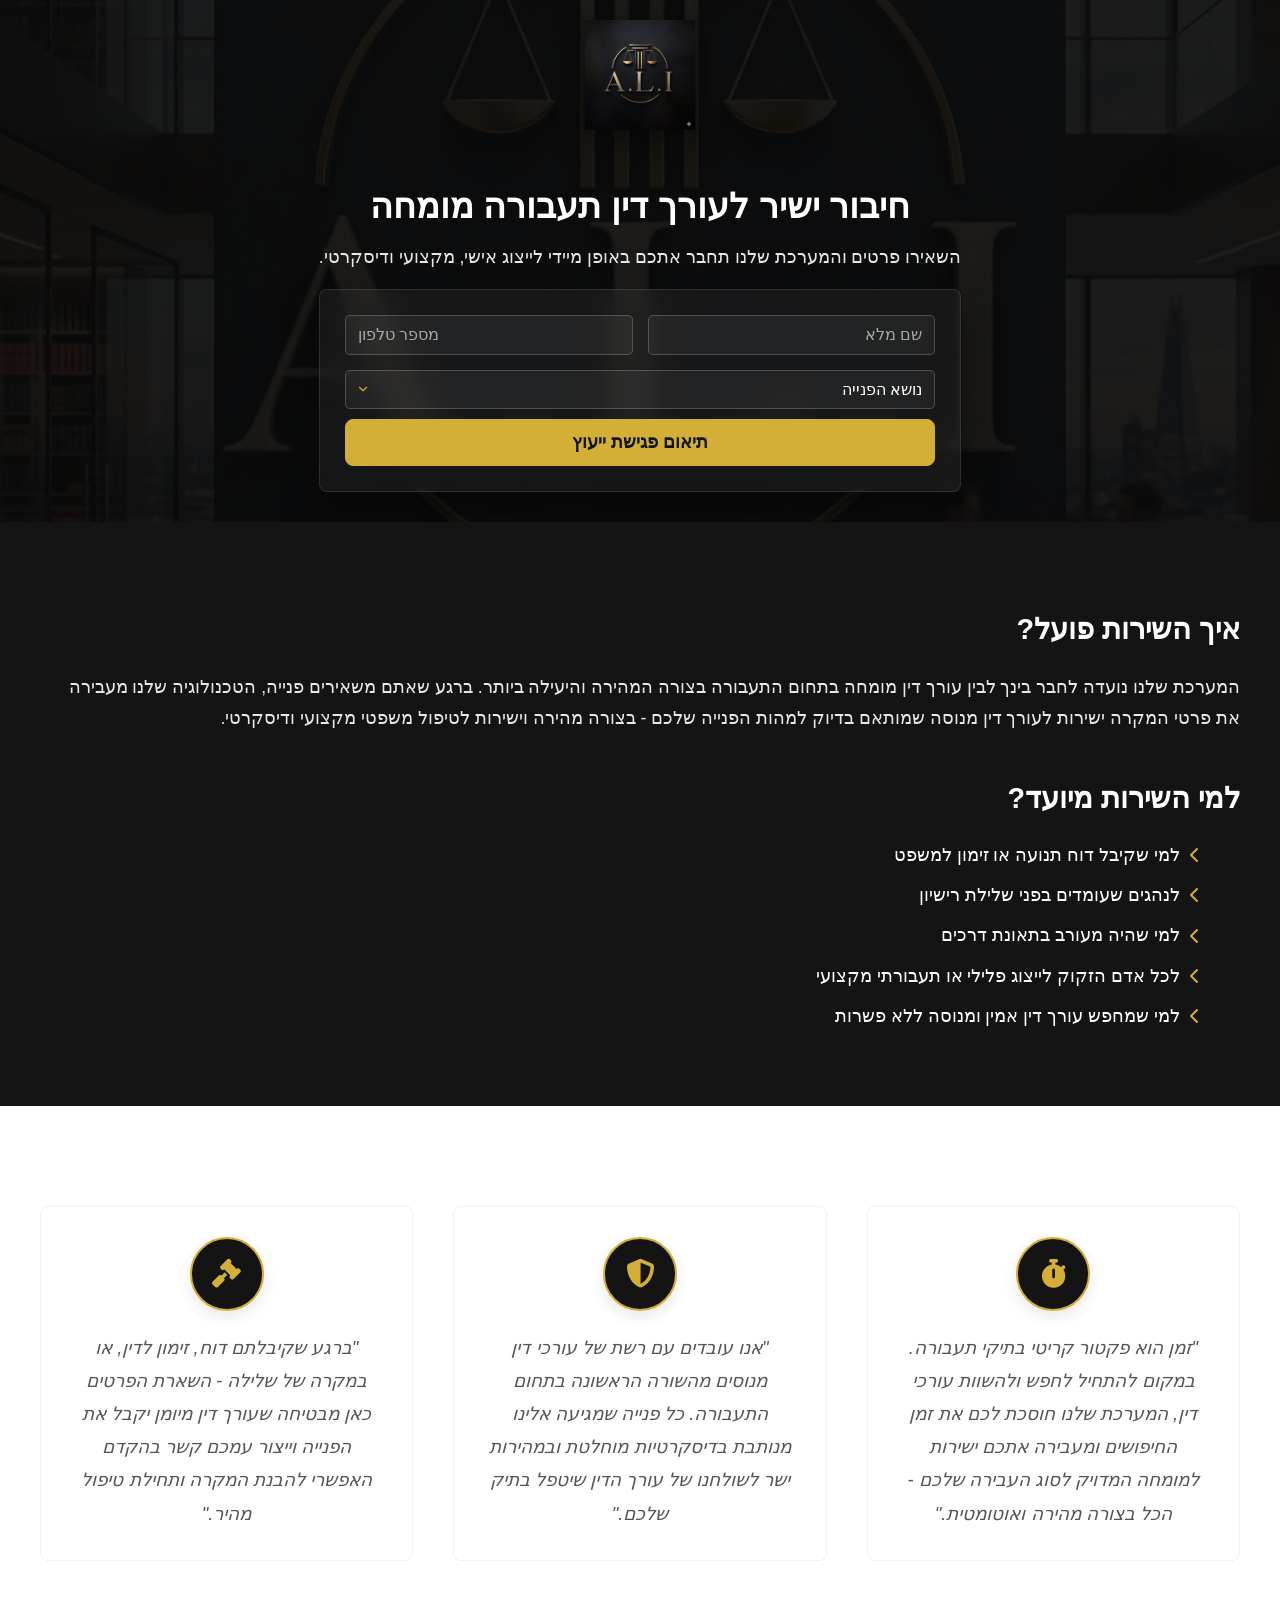
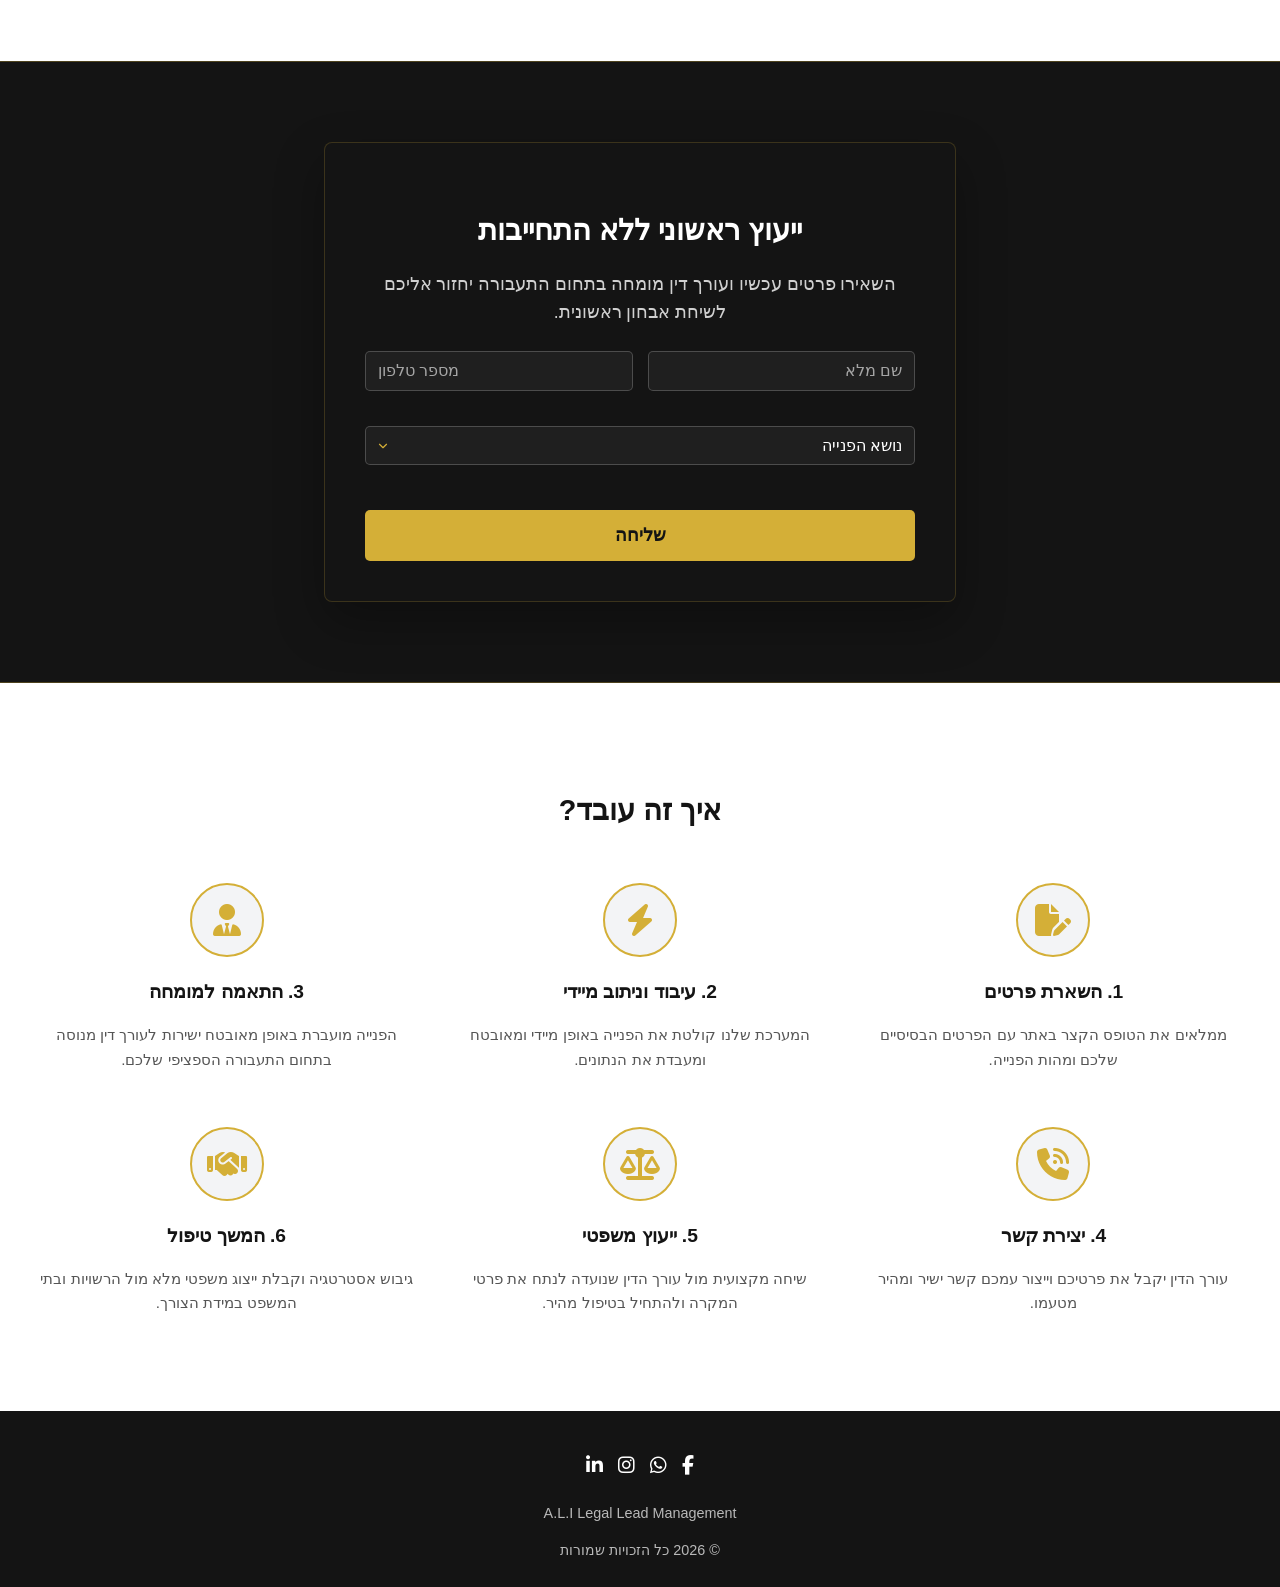
==== commit 436056fc: "שמור את כל השינויים" ====
--- a/index.html
+++ b/index.html
@@ -220,7 +220,7 @@
         <div class="glass-modal">
             <button class="modal-close" id="closeModal"><i class="fa-solid fa-xmark"></i></button>
             <h2>השארת פרטים</h2>
-            <form id="heroForm" action="https://formsubmit.co/ali.law.israel@gmail.com" method="POST">
+            <form id="modalForm" action="https://formsubmit.co/ali.law.israel@gmail.com" method="POST">
                 <input type="hidden" name="_subject" value="ליד חדש מהאתר (טופס מודאל)" />
                 <input type="hidden" name="_captcha" value="false" />
 
@@ -248,7 +248,10 @@
     </div>
 
     <!-- SUCCESS TOAST -->
-    <div class="toast" id="toast">תודה על פנייתך. עורך דין מומחה מטעמנו יצור עמך קשר לשיחת אבחון ראשונית בהקדם.</div>
+    <div class="toast" id="toast">
+        <i class="fa-solid fa-circle-check"></i>
+        <span>תודה על פנייתך. נציג מומחה יצור עמך קשר בהקדם.</span>
+    </div>
 
     <script src="app.js"></script>
 </body>
--- a/style.css
+++ b/style.css
@@ -1,15 +1,66 @@
+/* === ריווח שווה בין שדות שם מלא, טלפון ונושא פניה בטפסים העליונים בלבד === */
+.hero-form-wrapper .inline-inputs {
+    display: flex;
+    gap: 15px;
+    width: 100%;
+    flex-wrap: nowrap;
+    margin-bottom: 0;
+}
+
+.hero-form-wrapper .inline-inputs input {
+    min-width: 0;
+    flex: 1;
+    margin-bottom: 0 !important;
+}
+
+.hero-form-wrapper .form-group {
+    margin-top: 0 !important;
+    margin-bottom: 0 !important;
+}
+
+.hero-form-wrapper select {
+    margin-top: 15px;
+    margin-bottom: 0 !important;
+}
+
+@media (max-width: 900px),
+(max-width: 768px),
+(max-width: 600px) {
+    .hero-form-wrapper .inline-inputs {
+        flex-direction: column !important;
+        gap: 12px !important;
+        margin-bottom: 0 !important;
+    }
+
+    .hero-form-wrapper .inline-inputs input,
+    .hero-form-wrapper select {
+        width: 100% !important;
+        box-sizing: border-box !important;
+        min-width: 0 !important;
+        margin-bottom: 0 !important;
+    }
+
+    .hero-form-wrapper .form-group {
+        margin-top: 12px !important;
+        margin-bottom: 0 !important;
+    }
+}
+
 @import url('https://fonts.googleapis.com/css2?family=Assistant:wght@300;400;600;700;800&display=swap');
 
 :root {
-    --primary: #141414; /* Deep Charcoal from reference */
+    --primary: #141414;
+    /* Deep Charcoal from reference */
     --gold: #d4af37;
     --gold-light: #eadd96;
     --text-dark: #1f1f1f;
     --text-muted: #555555;
-    --bg-light: #f3f4f6; /* Soft gray from reference */
+    --bg-light: #f3f4f6;
+    /* Soft gray from reference */
     --white: #ffffff;
     --t: 0.3s cubic-bezier(0.4, 0, 0.2, 1);
-    --radius: 8px; /* Consistent rounding from reference */
+    --radius: 8px;
+    /* Consistent rounding from reference */
 }
 
 html {
@@ -24,14 +75,8 @@
     direction: rtl;
     line-height: 1.6;
     overflow-x: hidden;
-}
-    font-family: 'Heebo', sans-serif;
-    color: var(--text-dark);
-    direction: rtl;
-    text-align: right;
-    line-height: 1.6;
-    background-color: var(--white);
-    overflow-x: hidden;
+    margin: 0;
+    padding: 0;
 }
 
 ::selection {
@@ -228,7 +273,8 @@
     cursor: pointer;
     border: 1px solid rgba(255, 255, 255, 0.2);
     padding: 10px 12px;
-    padding-left: 35px; /* Space for arrow on the left */
+    padding-left: 35px;
+    /* Space for arrow on the left */
     background-color: rgba(255, 255, 255, 0.05);
     color: var(--white);
     font-size: 1rem;
@@ -285,7 +331,7 @@
 .btn-submit-gold:hover {
     background: var(--primary);
     color: var(--gold);
-    box-shadow: 0 10px 20px rgba(0,0,0,0.2);
+    box-shadow: 0 10px 20px rgba(0, 0, 0, 0.2);
 }
 
 .hero-image {
@@ -395,6 +441,7 @@
     padding: 100px 0;
     background-color: var(--white);
 }
+
 .steps-grid {
     display: grid;
     grid-template-columns: repeat(3, 1fr);
@@ -403,16 +450,16 @@
 
 .quote-item {
     text-align: center;
-    background: var(--bg-light);
+    background: var(--white);
     padding: 30px;
     border-radius: var(--radius);
     transition: var(--t);
-    border: 1px solid rgba(0,0,0,0.05);
+    border: 1px solid rgba(0, 0, 0, 0.05);
 }
 
 .quote-item:hover {
     transform: translateY(-5px);
-    box-shadow: 0 10px 30px rgba(0,0,0,0.05);
+    box-shadow: 0 10px 30px rgba(0, 0, 0, 0.05);
 }
 
 .quote-text {
@@ -452,7 +499,8 @@
    MID CTA FORM
    ============================================= */
 .mid-cta-section {
-    background-color: var(--primary); /* Back to dark blue */
+    background-color: var(--primary);
+    /* Back to dark blue */
     padding: 80px 20px;
     display: flex;
     justify-content: center;
@@ -463,7 +511,8 @@
 .mid-cta-box {
     width: 100%;
     max-width: 550px;
-    background: var(--primary); /* Solid Charcoal like reference */
+    background: var(--primary);
+    /* Solid Charcoal like reference */
     padding: 40px;
     border-radius: var(--radius);
     box-shadow: 0 20px 50px rgba(0, 0, 0, 0.3);
@@ -496,11 +545,13 @@
     display: flex;
     gap: 15px;
     width: 100%;
-    flex-wrap: nowrap; /* Keep side-by-side on desktop */
+    flex-wrap: nowrap;
+    /* Keep side-by-side on desktop */
 }
 
 .inline-inputs input {
-    min-width: 0; /* Prevents flex items from overflowing container */
+    min-width: 0;
+    /* Prevents flex items from overflowing container */
     flex: 1;
 }
 
@@ -638,30 +689,40 @@
    ============================================= */
 .toast {
     position: fixed;
-    top: 40px;
+    top: -100px;
     left: 50%;
-    transform: translateX(-50%) translateY(-150px);
-    background: rgba(20, 20, 20, 0.95);
+    transform: translateX(-50%);
+    background: rgba(18, 18, 18, 0.98);
     backdrop-filter: blur(15px);
     -webkit-backdrop-filter: blur(15px);
     color: var(--white);
-    padding: 20px 40px;
-    border-radius: var(--radius);
-    border: 1px solid var(--gold);
-    box-shadow: 0 15px 40px rgba(0, 0, 0, 0.5);
-    z-index: 10000;
+    padding: 16px 25px;
+    border-radius: 4px;
+    border-right: 5px solid var(--gold);
+    box-shadow: 0 20px 60px rgba(0, 0, 0, 0.6);
+    z-index: 100000;
     transition: all 0.6s cubic-bezier(0.19, 1, 0.22, 1);
-    font-weight: 600;
-    text-align: center;
+    display: flex;
+    align-items: center;
+    gap: 15px;
+    font-size: 0.95rem;
+    font-weight: 500;
+    opacity: 0;
+    pointer-events: none;
     width: auto;
-    max-width: 90%;
-    pointer-events: none;
-    opacity: 0;
-    font-size: 1.1rem;
+    max-width: 90%; /* Ensures it never overflows the screen */
+    min-width: 280px; /* Minimum width for desktop/tablet */
+    text-align: right;
+    box-sizing: border-box;
+}
+
+.toast i {
+    color: var(--gold);
+    font-size: 1.4rem;
 }
 
 .toast.show {
-    transform: translateX(-50%) translateY(0);
+    top: 25px;
     opacity: 1;
 }
 
@@ -782,6 +843,7 @@
     .quote-item {
         max-width: 100%;
     }
+
     .hero {
         padding: 15px 10px 20px;
         /* Balanced mobile padding */
@@ -838,7 +900,8 @@
     }
 
     .steps-section {
-        padding: 100px 0 60px; /* Very high top padding for mobile to push clock down */
+        padding: 100px 0 60px;
+        /* Very high top padding for mobile to push clock down */
     }
 }
 
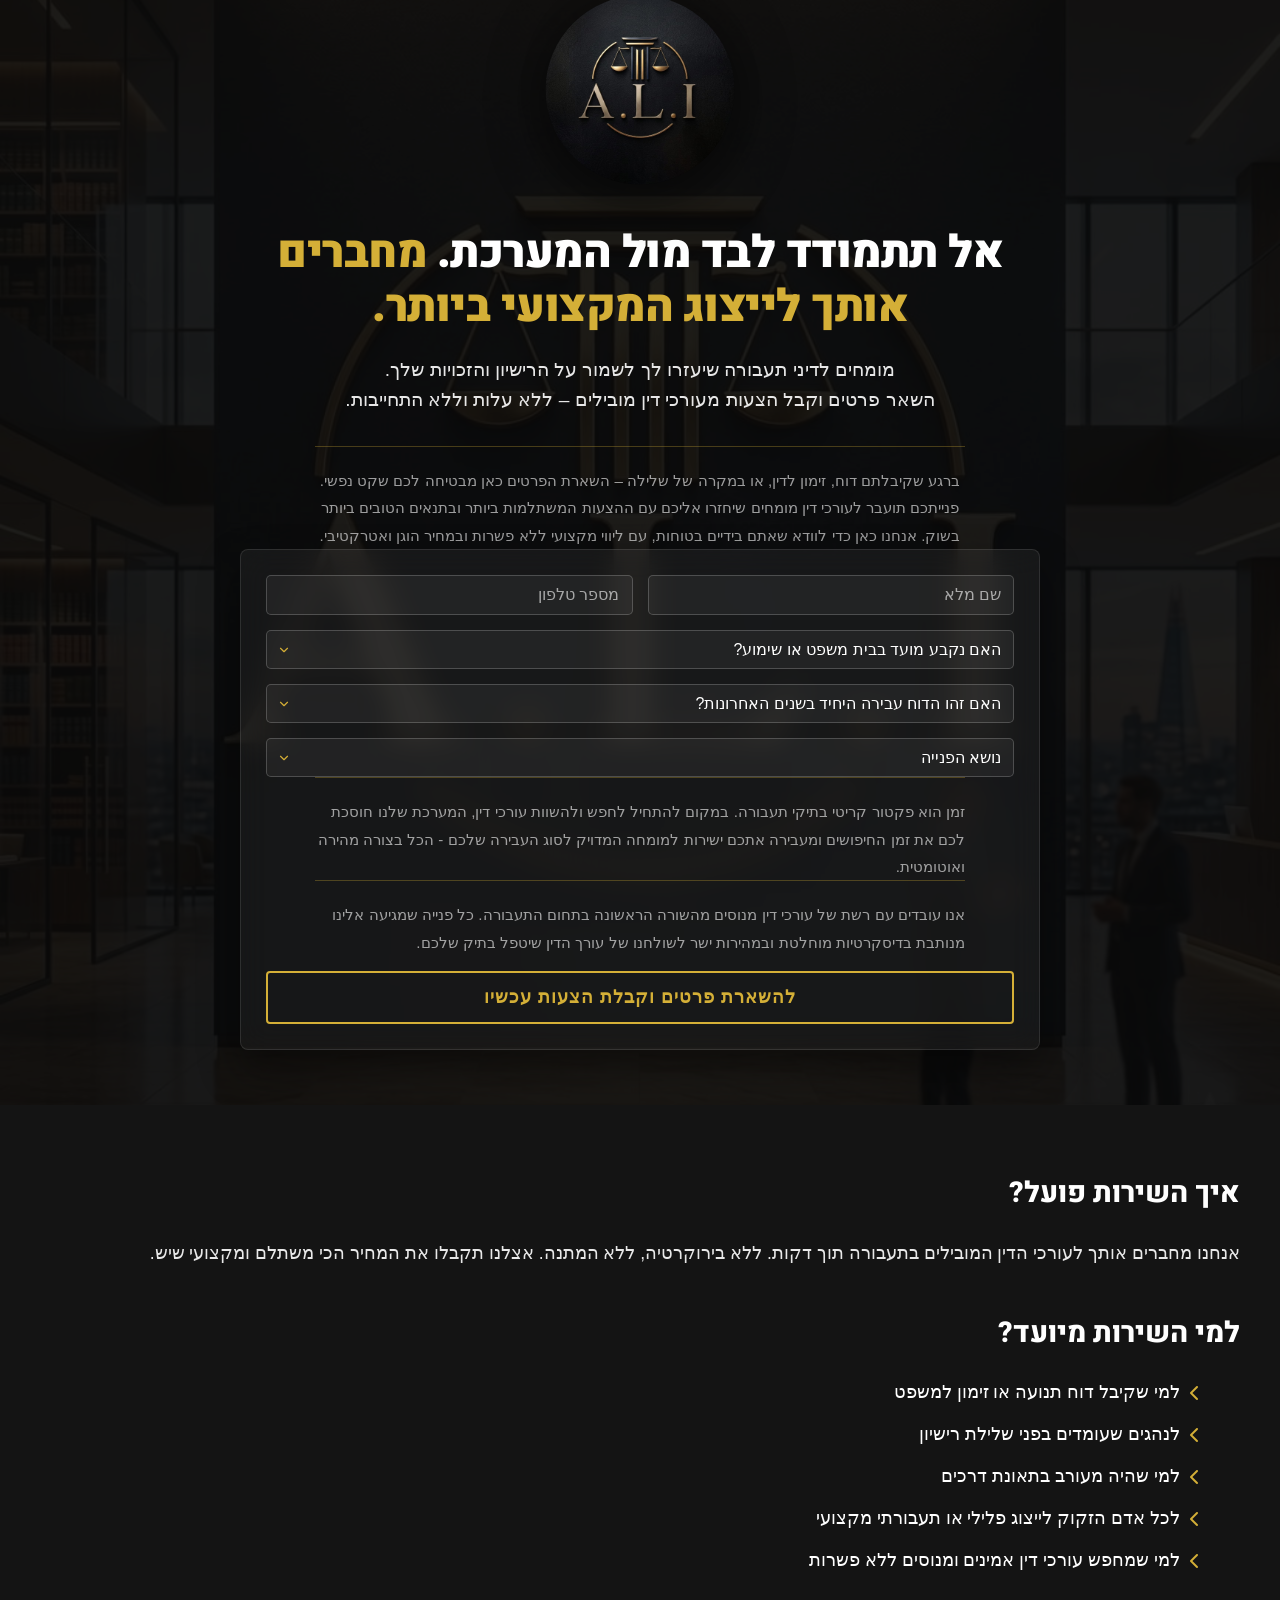
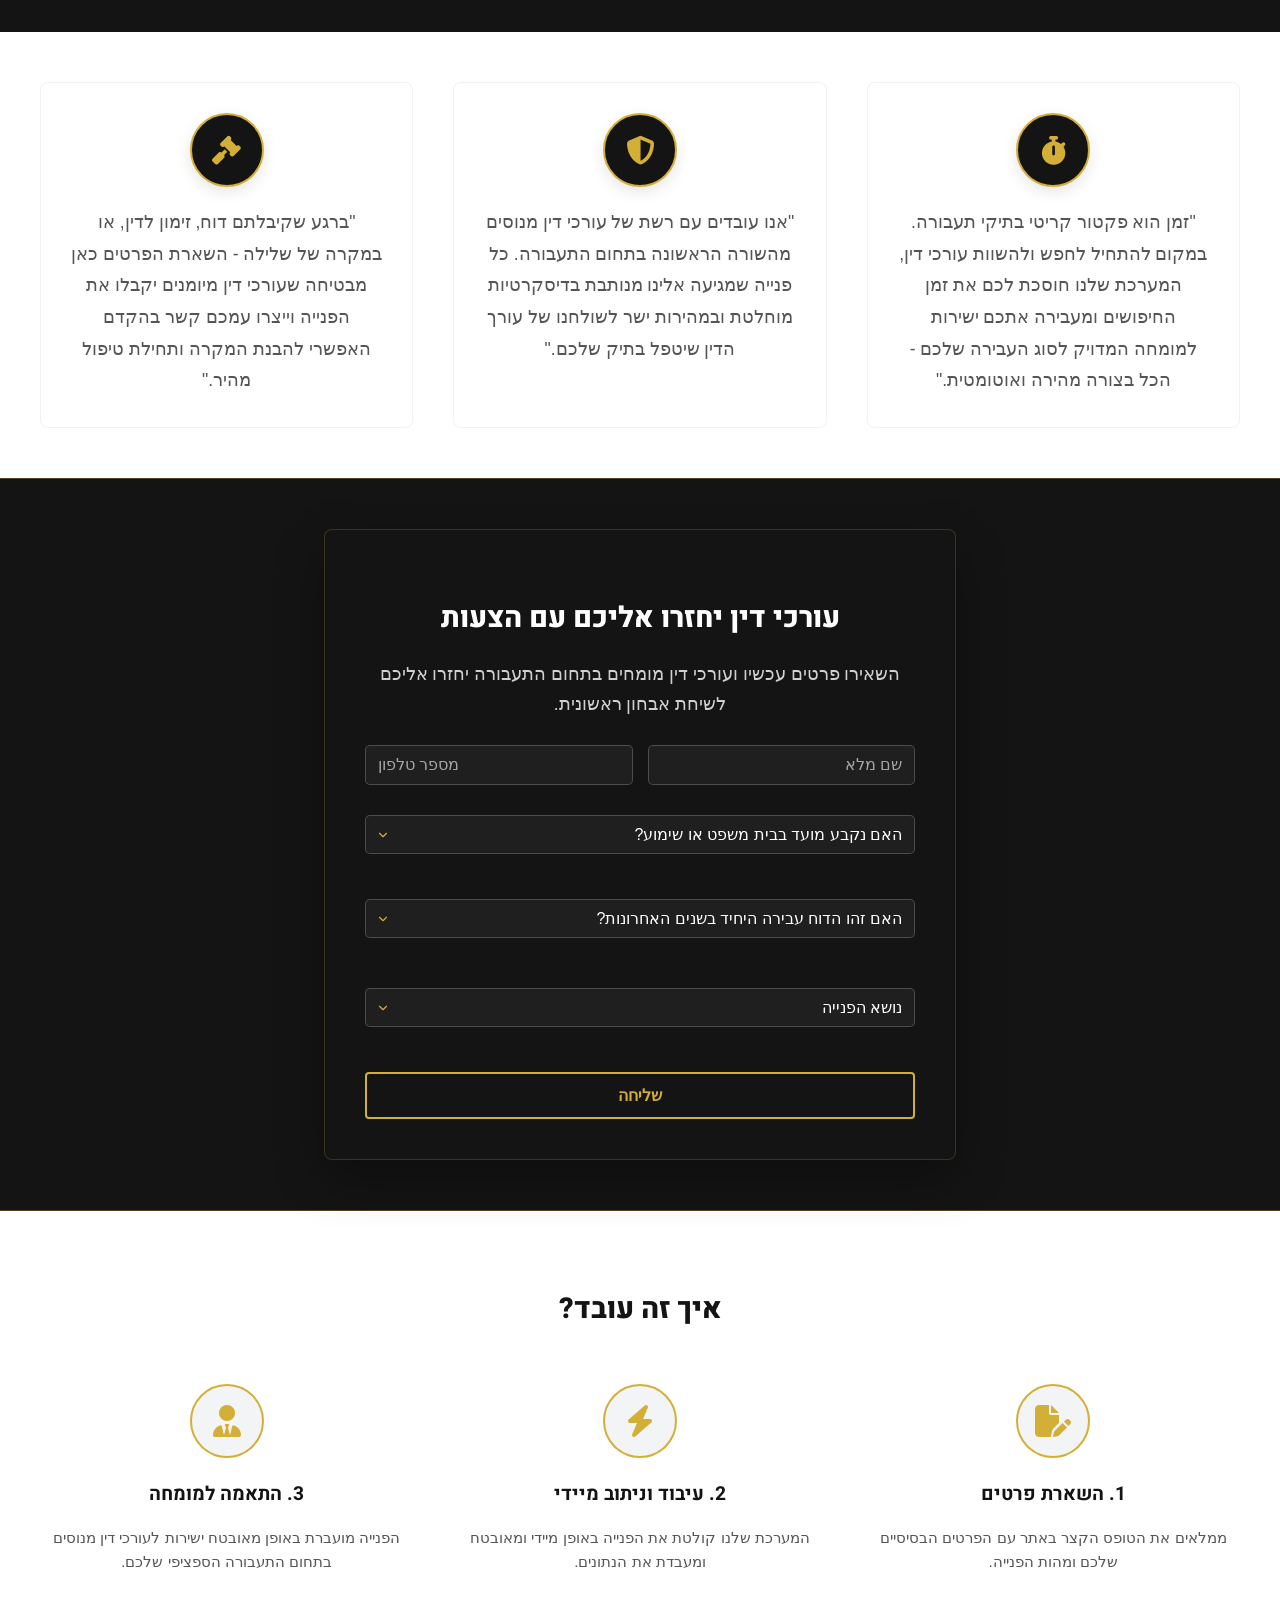
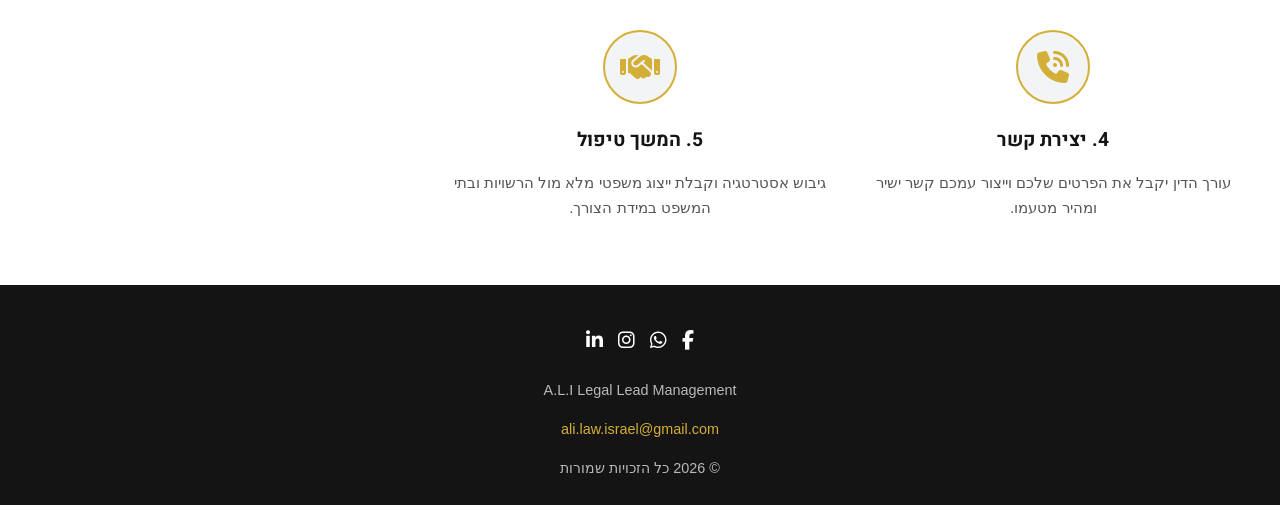
==== commit dfeab89d: "שדרוג עיצוב פרימיום: שיפור טיפוגרפיה, התאמה לנייד, עיצוב כפתורים סולידי ושיפור מרווחים" ====
--- a/index.html
+++ b/index.html
@@ -31,32 +31,53 @@
             <!-- Content & Form -->
             <div class="hero-content">
                 <div class="hero-text">
-                    <h1>חיבור ישיר לעורך דין תעבורה מומחה</h1>
-                    <p>השאירו פרטים והמערכת שלנו תחבר אתכם באופן מיידי לייצוג אישי, מקצועי ודיסקרטי.</p>
-                </div>
-                
-                <div class="hero-form-wrapper">
-                    <form id="heroForm" action="https://formsubmit.co/ali.law.israel@gmail.com" method="POST">
-                        <input type="hidden" name="_subject" value="ליד חדש מהאתר (טופס עליון)" />
-                        <input type="hidden" name="_captcha" value="false" />
-                        
-                        <div class="inline-inputs">
-                            <input type="text" name="שם" placeholder="שם מלא" required />
-                            <input type="tel" name="טלפון" placeholder="מספר טלפון" required />
-                        </div>
-                        <div class="form-group" style="margin-top: 15px;">
-                            <select name="נושא">
-                                <option value="" disabled selected>נושא הפנייה</option>
-                                <option value="שלילת רישיון">שלילת רישיון נהיגה</option>
-                                <option value="נהיגה בשכרות">נהיגה בשכרות / תחת השפעה</option>
-                                <option value="מהירות מופרזת">מהירות מופרזת</option>
-                                <option value="תאונת דרכים">תאונת דרכים</option>
-                                <option value="דוח תנועה">דוח תנועה / מחיקת נקודות</option>
-                                <option value="אחר">אחר</option>
-                            </select>
-                        </div>
-                        <button type="submit" class="btn-submit-gold">תיאום פגישת ייעוץ</button>
-                    </form>
+                    <h1>אל תתמודד לבד מול המערכת. <span style="color: var(--gold);">מחברים אותך לייצוג המקצועי ביותר.</span></h1>
+                    <p>מומחים לדיני תעבורה שיעזרו לך לשמור על הרישיון והזכויות שלך.<br>השאר פרטים וקבל הצעות מעורכי דין מובילים – ללא עלות וללא התחייבות.</p>
+                    <p class="quote-text">
+                        ברגע שקיבלתם דוח, זימון לדין, או במקרה של שלילה – השארת הפרטים כאן מבטיחה לכם שקט נפשי. פנייתכם תועבר לעורכי דין מומחים שיחזרו אליכם עם ההצעות המשתלמות ביותר ובתנאים הטובים ביותר בשוק. אנחנו כאן כדי לוודא שאתם בידיים בטוחות, עם ליווי מקצועי ללא פשרות ובמחיר הוגן ואטרקטיבי.
+                    </p>
+                    <div class="hero-form-wrapper">
+                        <form id="heroForm" action="https://formsubmit.co/ali.law.israel@gmail.com" method="POST">
+                            <input type="hidden" name="_subject" value="ליד חדש מהאתר (טופס עליון)" />
+                            <input type="hidden" name="_captcha" value="false" />
+                            
+                            <div class="inline-inputs">
+                                <input type="text" name="שם" placeholder="שם מלא" required />
+                                <input type="tel" name="טלפון" placeholder="מספר טלפון" required />
+                            </div>
+                            <div class="form-group" style="margin-top: 10px;">
+                                <select name="מועד בבית משפט או שימוע" required>
+                                    <option value="" disabled selected>האם נקבע מועד בבית משפט או שימוע?</option>
+                                    <option value="כן, נקבע מועד">כן, נקבע מועד</option>
+                                    <option value="לא, לא נקבע">לא, לא נקבע</option>
+                                </select>
+                            </div>
+                            <div class="form-group" style="margin-top: 10px;">
+                                <select name="האם זהו הדוח היחיד" required>
+                                    <option value="" disabled selected>האם זהו הדוח עבירה היחיד בשנים האחרונות?</option>
+                                    <option value="כן, העבר שלי נקי לגמרי">כן, העבר שלי נקי לגמרי</option>
+                                    <option value="לא, יש לי כבר צבירת נקודות קודמת">לא, יש לי כבר צבירת נקודות קודמת</option>
+                                </select>
+                            </div>
+                            <div class="form-group" style="margin-top: 10px;">
+                                <select name="נושא הפנייה" required>
+                                    <option value="" disabled selected>נושא הפנייה</option>
+                                    <option value="שלילת רישיון">שלילת רישיון נהיגה</option>
+                                    <option value="נהיגה בשכרות">נהיגה בשכרות / תחת השפעה</option>
+                                    <option value="מהירות מופרזת">מהירות מופרזת</option>
+                                    <option value="תאונת דרכים">תאונת דרכים</option>
+                                    <option value="דוח תנועה">דוח תנועה / מחיקת נקודות</option>
+                                </select>
+                            </div>
+                            <p class="quote-text" style="text-align: right;">
+                                זמן הוא פקטור קריטי בתיקי תעבורה. במקום להתחיל לחפש ולהשוות עורכי דין, המערכת שלנו חוסכת לכם את זמן החיפושים ומעבירה אתכם ישירות למומחה המדויק לסוג העבירה שלכם - הכל בצורה מהירה ואוטומטית.
+                            </p>
+                            <p class="quote-text" style="text-align: right;">
+                                אנו עובדים עם רשת של עורכי דין מנוסים מהשורה הראשונה בתחום התעבורה. כל פנייה שמגיעה אלינו מנותבת בדיסקרטיות מוחלטת ובמהירות ישר לשולחנו של עורך הדין שיטפל בתיק שלכם.
+                            </p>
+                            <button type="submit" class="btn-submit-gold" style="font-style: normal;">להשארת פרטים וקבלת הצעות עכשיו</button>
+                        </form>
+                    </div>
                 </div>
             </div>
         </div>
@@ -67,7 +88,7 @@
         <div class="container">
             <h2 class="strip-title">איך השירות פועל?</h2>
             <p class="strip-text">
-                המערכת שלנו נועדה לחבר בינך לבין עורך דין מומחה בתחום התעבורה בצורה המהירה והיעילה ביותר. ברגע שאתם משאירים פנייה, הטכנולוגיה שלנו מעבירה את פרטי המקרה ישירות לעורך דין מנוסה שמותאם בדיוק למהות הפנייה שלכם - בצורה מהירה וישירות לטיפול משפטי מקצועי ודיסקרטי.
+                אנחנו מחברים אותך לעורכי הדין המובילים בתעבורה תוך דקות. ללא בירוקרטיה, ללא המתנה. אצלנו תקבלו את המחיר הכי משתלם ומקצועי שיש.
             </p>
 
             <h2 class="strip-title mt-40">למי השירות מיועד?</h2>
@@ -76,7 +97,7 @@
                 <li><i class="fa-solid fa-chevron-left"></i> לנהגים שעומדים בפני שלילת רישיון</li>
                 <li><i class="fa-solid fa-chevron-left"></i> למי שהיה מעורב בתאונת דרכים</li>
                 <li><i class="fa-solid fa-chevron-left"></i> לכל אדם הזקוק לייצוג פלילי או תעבורתי מקצועי</li>
-                <li><i class="fa-solid fa-chevron-left"></i> למי שמחפש עורך דין אמין ומנוסה ללא פשרות</li>
+                <li><i class="fa-solid fa-chevron-left"></i> למי שמחפש עורכי דין אמינים ומנוסים ללא פשרות</li>
             </ul>
         </div>
     </section>
@@ -108,7 +129,7 @@
                     <i class="fa-solid fa-gavel"></i>
                 </div>
                 <p class="quote-text">
-                    "ברגע שקיבלתם דוח, זימון לדין, או במקרה של שלילה - השארת הפרטים כאן מבטיחה שעורך דין מיומן יקבל את הפנייה וייצור עמכם קשר בהקדם האפשרי להבנת המקרה ותחילת טיפול מהיר."
+                    "ברגע שקיבלתם דוח, זימון לדין, או במקרה של שלילה - השארת הפרטים כאן מבטיחה שעורכי דין מיומנים יקבלו את הפנייה וייצרו עמכם קשר בהקדם האפשרי להבנת המקרה ותחילת טיפול מהיר."
                 </p>
             </div>
         </div>
@@ -117,8 +138,8 @@
     <!-- ========== MID CTA FORM (Gray Section) ========== -->
     <section class="mid-cta-section">
         <div class="mid-cta-box">
-            <h2>ייעוץ ראשוני ללא התחייבות</h2>
-            <p>השאירו פרטים עכשיו ועורך דין מומחה בתחום התעבורה יחזור אליכם לשיחת אבחון ראשונית.</p>
+            <h2>עורכי דין יחזרו אליכם עם הצעות</h2>
+            <p>השאירו פרטים עכשיו ועורכי דין מומחים בתחום התעבורה יחזרו אליכם לשיחת אבחון ראשונית.</p>
             <form class="inline-form" id="midForm" action="https://formsubmit.co/ali.law.israel@gmail.com"
                 method="POST">
                 <input type="hidden" name="_subject" value="ליד חדש מהאתר (טופס אמצע)" />
@@ -127,6 +148,20 @@
                 <div class="inline-inputs">
                     <input type="text" name="שם" placeholder="שם מלא" required />
                     <input type="tel" name="טלפון" placeholder="מספר טלפון" required />
+                </div>
+                <div class="form-group" style="margin-top: 10px;">
+                    <select name="מועד בבית משפט או שימוע" required>
+                        <option value="" disabled selected>האם נקבע מועד בבית משפט או שימוע?</option>
+                        <option value="כן, נקבע מועד">כן, נקבע מועד</option>
+                        <option value="לא, לא נקבע">לא, לא נקבע</option>
+                    </select>
+                </div>
+                <div class="form-group" style="margin-top: 10px;">
+                    <select name="האם זהו הדוח היחיד" required>
+                        <option value="" disabled selected>האם זהו הדוח עבירה היחיד בשנים האחרונות?</option>
+                        <option value="כן, העבר שלי נקי לגמרי">כן, העבר שלי נקי לגמרי</option>
+                        <option value="לא, יש לי כבר צבירת נקודות קודמת">לא, יש לי כבר צבירת נקודות קודמת</option>
+                    </select>
                 </div>
                 <div class="form-group" style="margin-top: 15px;">
                     <select name="נושא">
@@ -171,7 +206,7 @@
                         <i class="fa-solid fa-user-tie"></i>
                     </div>
                     <h3>3. התאמה למומחה</h3>
-                    <p>הפנייה מועברת באופן מאובטח ישירות לעורך דין מנוסה בתחום התעבורה הספציפי שלכם.</p>
+                    <p>הפנייה מועברת באופן מאובטח ישירות לעורכי דין מנוסים בתחום התעבורה הספציפי שלכם.</p>
                 </div>
 
                 <div class="step-card">
@@ -179,22 +214,14 @@
                         <i class="fa-solid fa-phone-volume"></i>
                     </div>
                     <h3>4. יצירת קשר</h3>
-                    <p>עורך הדין יקבל את פרטיכם וייצור עמכם קשר ישיר ומהיר מטעמו.</p>
-                </div>
-
-                <div class="step-card">
-                    <div class="step-icon">
-                        <i class="fa-solid fa-scale-balanced"></i>
-                    </div>
-                    <h3>5. ייעוץ משפטי</h3>
-                    <p>שיחה מקצועית מול עורך הדין שנועדה לנתח את פרטי המקרה ולהתחיל בטיפול מהיר.</p>
+                    <p>עורך הדין יקבל את הפרטים שלכם וייצור עמכם קשר ישיר ומהיר מטעמו.</p>
                 </div>
 
                 <div class="step-card">
                     <div class="step-icon">
                         <i class="fa-solid fa-handshake"></i>
                     </div>
-                    <h3>6. המשך טיפול</h3>
+                    <h3>5. המשך טיפול</h3>
                     <p>גיבוש אסטרטגיה וקבלת ייצוג משפטי מלא מול הרשויות ובתי המשפט במידת הצורך.</p>
                 </div>
             </div>
@@ -211,6 +238,7 @@
                 <a href="#"><i class="fa-brands fa-linkedin-in"></i></a>
             </div>
             <p>A.L.I Legal Lead Management</p>
+            <p><a href="mailto:ali.law.israel@gmail.com" style="color: var(--gold);">ali.law.israel@gmail.com</a></p>
             <p>© 2026 כל הזכויות שמורות</p>
         </div>
     </footer>
--- a/style.css
+++ b/style.css
@@ -73,10 +73,12 @@
     background-color: var(--white);
     color: var(--text-dark);
     direction: rtl;
-    line-height: 1.6;
+    line-height: 1.7; /* Improved line height */
     overflow-x: hidden;
     margin: 0;
     padding: 0;
+    -webkit-font-smoothing: antialiased;
+    -moz-osx-font-smoothing: grayscale;
 }
 
 ::selection {
@@ -179,49 +181,84 @@
 .hero-container {
     position: relative;
     z-index: 2;
-    max-width: 850px;
+    max-width: 900px;
     margin: 0 auto;
     width: 100%;
     display: flex;
     flex-direction: column;
     align-items: center;
     text-align: center;
-    gap: 15px;
+    gap: 20px;
+}
+
+.hero-logo-top {
+    position: relative;
+    display: flex;
+    justify-content: center;
+    align-items: center;
+    margin-bottom: 10px;
+}
+
+.hero-logo-top::before {
+    content: '';
+    position: absolute;
+    width: 150px;
+    height: 150px;
+    background: rgba(0, 0, 0, 0.4);
+    filter: blur(20px);
+    border-radius: 50%;
+    z-index: -1;
 }
 
 .hero-logo-top img {
-    height: 110px;
-    width: auto;
-    margin-bottom: 5px;
-    filter: drop-shadow(0 5px 15px rgba(0, 0, 0, 0.5));
+    height: 140px;
+    width: 140px;
+    object-fit: cover;
+    object-position: center;
+    filter: drop-shadow(0 8px 20px rgba(0, 0, 0, 0.6));
+    border-radius: 50%; /* Circular logo */
+    overflow: hidden;
+    transform: scale(1.35);
+    position: relative;
+    z-index: 1;
 }
 
 .hero-content {
-    flex: 1;
-    max-width: 700px;
-    /* Slightly wider for centered look */
+    width: 100%;
+    max-width: 800px;
 }
 
 .hero-text {
-    margin-bottom: 15px;
-    /* Reduced */
+    margin-bottom: 25px;
 }
 
 .hero-text h1 {
-    color: var(--white);
-    font-size: 2.2rem;
-    /* Reduced */
-    font-weight: 800;
-    margin-bottom: 5px;
-    /* Reduced */
-    line-height: 1.1;
+    font-family: 'Heebo', sans-serif;
+    color: var(--white);
+    font-size: 2.8rem;
+    font-weight: 900;
+    margin-bottom: 20px;
+    line-height: 1.2;
+    letter-spacing: -0.5px;
 }
 
 .hero-text p {
     color: rgba(255, 255, 255, 0.9);
-    font-size: 1.1rem;
-    /* Reduced */
-    font-weight: 400;
+    font-size: 1.2rem;
+    line-height: 1.6;
+    max-width: 750px;
+    margin: 0 auto 30px;
+}
+
+.hero-text .quote-text {
+    font-size: 0.95rem;
+    line-height: 1.8;
+    color: rgba(255, 255, 255, 0.6);
+    max-width: 650px;
+    margin: 0 auto;
+    border-top: 1px solid rgba(212, 175, 55, 0.3);
+    padding-top: 20px;
+    font-style: normal;
 }
 
 .hero-form-wrapper {
@@ -245,6 +282,7 @@
     font-family: inherit;
     transition: var(--t);
     border-radius: var(--radius);
+    text-align: right; /* Ensure right alignment */
 }
 
 .hero-form-wrapper input:focus,
@@ -252,8 +290,6 @@
     outline: none;
     border-color: var(--gold);
     background: rgba(255, 255, 255, 0.15);
-    box-shadow: 0 0 20px rgba(212, 175, 55, 0.4);
-    transform: translateY(-2px);
 }
 
 .hero-form-wrapper input::placeholder {
@@ -313,25 +349,24 @@
 
 .btn-submit-gold {
     width: 100%;
+    background: transparent;
+    color: var(--gold);
+    border: 2px solid var(--gold);
+    padding: 14px;
+    font-size: 1.1rem;
+    font-weight: 700;
+    border-radius: 4px; /* More solid/sharp corners */
+    cursor: pointer;
+    margin-top: 15px;
+    transition: all 0.4s ease;
+    text-transform: uppercase;
+    letter-spacing: 1px;
+}
+
+.btn-submit-gold:hover {
     background: var(--gold);
     color: var(--primary);
-    border: none;
-    padding: 12px;
-    /* Reduced from 16px */
-    font-size: 1.1rem;
-    /* Reduced */
-    font-weight: 800;
-    border-radius: var(--radius);
-    cursor: pointer;
-    margin-top: 10px;
-    transition: var(--t);
-    border: 1px solid var(--gold);
-}
-
-.btn-submit-gold:hover {
-    background: var(--primary);
-    color: var(--gold);
-    box-shadow: 0 10px 20px rgba(0, 0, 0, 0.2);
+    transform: translateY(-2px);
 }
 
 .hero-image {
@@ -396,14 +431,15 @@
 .info-strip {
     background-color: var(--primary);
     color: var(--white);
-    padding: 60px 0;
+    padding: 40px 0; /* Reduced */
 }
 
 .strip-title {
+    font-family: 'Heebo', sans-serif;
     font-size: 1.8rem;
     color: var(--white);
     margin-bottom: 20px;
-    font-weight: 700;
+    font-weight: 800;
 }
 
 .strip-text {
@@ -438,7 +474,7 @@
    TESTIMONIALS / TEAM
    ============================================= */
 .steps-section {
-    padding: 100px 0;
+    padding: 50px 0; /* Reduced from 100px */
     background-color: var(--white);
 }
 
@@ -463,11 +499,12 @@
 }
 
 .quote-text {
-    font-size: 1.15rem;
+    font-size: 1.1rem;
     line-height: 1.8;
     color: var(--text-muted);
     margin-bottom: 0;
-    font-style: italic;
+    font-style: normal; /* Removed italic */
+    font-weight: 400;
 }
 
 .quote-icon {
@@ -501,7 +538,7 @@
 .mid-cta-section {
     background-color: var(--primary);
     /* Back to dark blue */
-    padding: 80px 20px;
+    padding: 50px 20px; /* Reduced from 80px */
     display: flex;
     justify-content: center;
     border-top: 1px solid rgba(212, 175, 55, 0.3);
@@ -521,6 +558,7 @@
 }
 
 .mid-cta-box h2 {
+    font-family: 'Heebo', sans-serif;
     color: var(--white);
     font-size: 1.8rem;
     margin-bottom: 10px;
@@ -578,21 +616,21 @@
 }
 
 .btn-submit-white {
-    background-color: var(--gold);
-    color: var(--primary);
-    border: none;
-    padding: 15px 40px;
-    font-size: 1.1rem;
-    font-weight: 800;
+    background: transparent;
+    color: var(--gold);
+    border: 2px solid var(--gold);
+    padding: 12px 40px;
+    font-size: 1rem;
+    font-weight: 700;
     cursor: pointer;
-    transition: var(--t);
+    transition: all 0.4s ease;
     font-family: inherit;
-    border-radius: 5px;
+    border-radius: 4px;
     margin-top: 10px;
 }
 
 .btn-submit-white:hover {
-    background-color: var(--white);
+    background: var(--gold);
     color: var(--primary);
 }
 
@@ -600,7 +638,7 @@
    HOW IT WORKS
    ============================================= */
 .how-it-works {
-    padding: 80px 0;
+    padding: 50px 0; /* Reduced from 80px */
     background-color: var(--white);
 }
 
@@ -641,9 +679,11 @@
 }
 
 .step-card h3 {
+    font-family: 'Heebo', sans-serif;
     color: var(--primary);
     font-size: 1.2rem;
     margin-bottom: 10px;
+    font-weight: 700;
 }
 
 .step-card p {
@@ -726,6 +766,26 @@
     opacity: 1;
 }
 
+/* Mobile adjustments for Toast */
+@media (max-width: 600px) {
+    .toast {
+        padding: 12px 16px;
+        font-size: 0.85rem;
+        min-width: auto;
+        width: 92%;
+        gap: 10px;
+        top: -80px; /* Adjust hidden position */
+    }
+    
+    .toast i {
+        font-size: 1.1rem;
+    }
+
+    .toast.show {
+        top: 15px; /* Higher up on mobile to save space */
+    }
+}
+
 /* =============================================
    GLASS MODAL (POPUP)
    ============================================= */
@@ -845,63 +905,72 @@
     }
 
     .hero {
-        padding: 15px 10px 20px;
-        /* Balanced mobile padding */
+        padding: 20px 15px; /* Compact padding */
     }
 
     .hero-container {
-        margin-top: 0;
-        /* Removed negative margin */
+        gap: 15px;
     }
 
     .hero-logo-top img {
-        height: 90px;
-        margin-top: 0;
+        height: 85px; /* Shrunk */
+        width: 85px;
         margin-bottom: 5px;
+        transform: scale(1.2);
     }
 
     .hero-text h1 {
-        font-size: 1.6rem;
-        margin-bottom: 3px;
+        font-size: 1.5rem; /* More compact */
+        line-height: 1.2;
+        margin-bottom: 5px;
     }
 
     .hero-text p {
         font-size: 0.95rem;
-        margin-bottom: 8px;
+        line-height: 1.4;
     }
 
     .hero-form-wrapper {
-        padding: 12px 10px;
+        padding: 15px 12px;
+        width: 100%;
+        box-sizing: border-box;
+    }
+
+    .hero-form-wrapper select,
+    .inline-form select,
+    .glass-form-group select {
+        font-size: 0.78rem;
+        padding-right: 8px;
+        padding-left: 22px;
+    }
+
+    .strip-list {
+        padding-right: 10px; /* Small margin from the edge */
+        text-align: right;
+    }
+
+    .strip-list li {
+        justify-content: flex-start; /* Align to the right in RTL */
+        font-size: 1rem;
+        line-height: 1.4;
     }
 
     .inline-inputs {
-        flex-direction: column;
         gap: 8px;
-        /* Minimal gap between inputs */
     }
 
     .form-group {
         margin-top: 8px !important;
-        /* Force tight gap for select */
     }
 
     .btn-submit-gold {
+        padding: 12px;
+        font-size: 1.1rem;
         margin-top: 8px;
-        padding: 10px;
-    }
-
-    .hero-image img {
-        max-height: 65px;
-        /* Shrunk to 3/4 of previous size (was 90px) */
-    }
-
-    .grid-3x2 {
-        grid-template-columns: repeat(2, 1fr);
-    }
-
-    .steps-section {
-        padding: 100px 0 60px;
-        /* Very high top padding for mobile to push clock down */
+    }
+
+    body {
+        padding-bottom: 0;
     }
 }
 
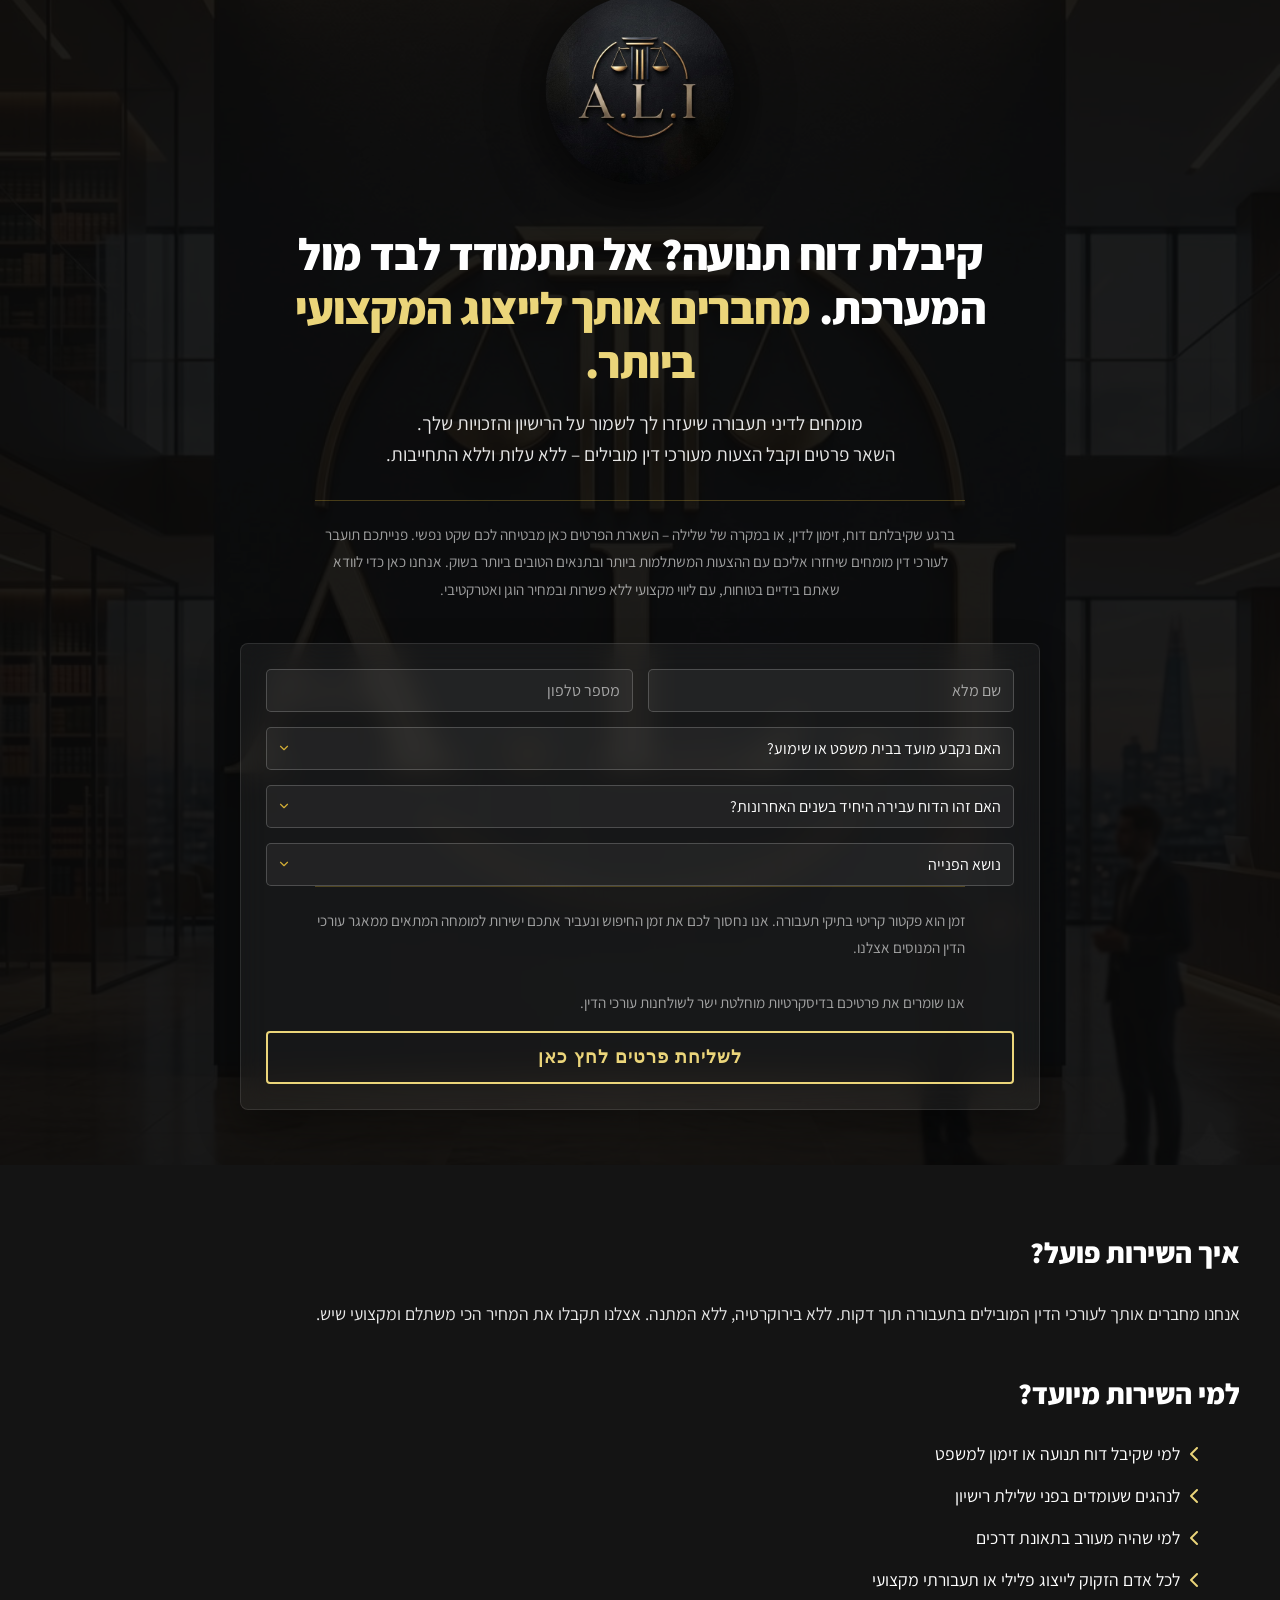
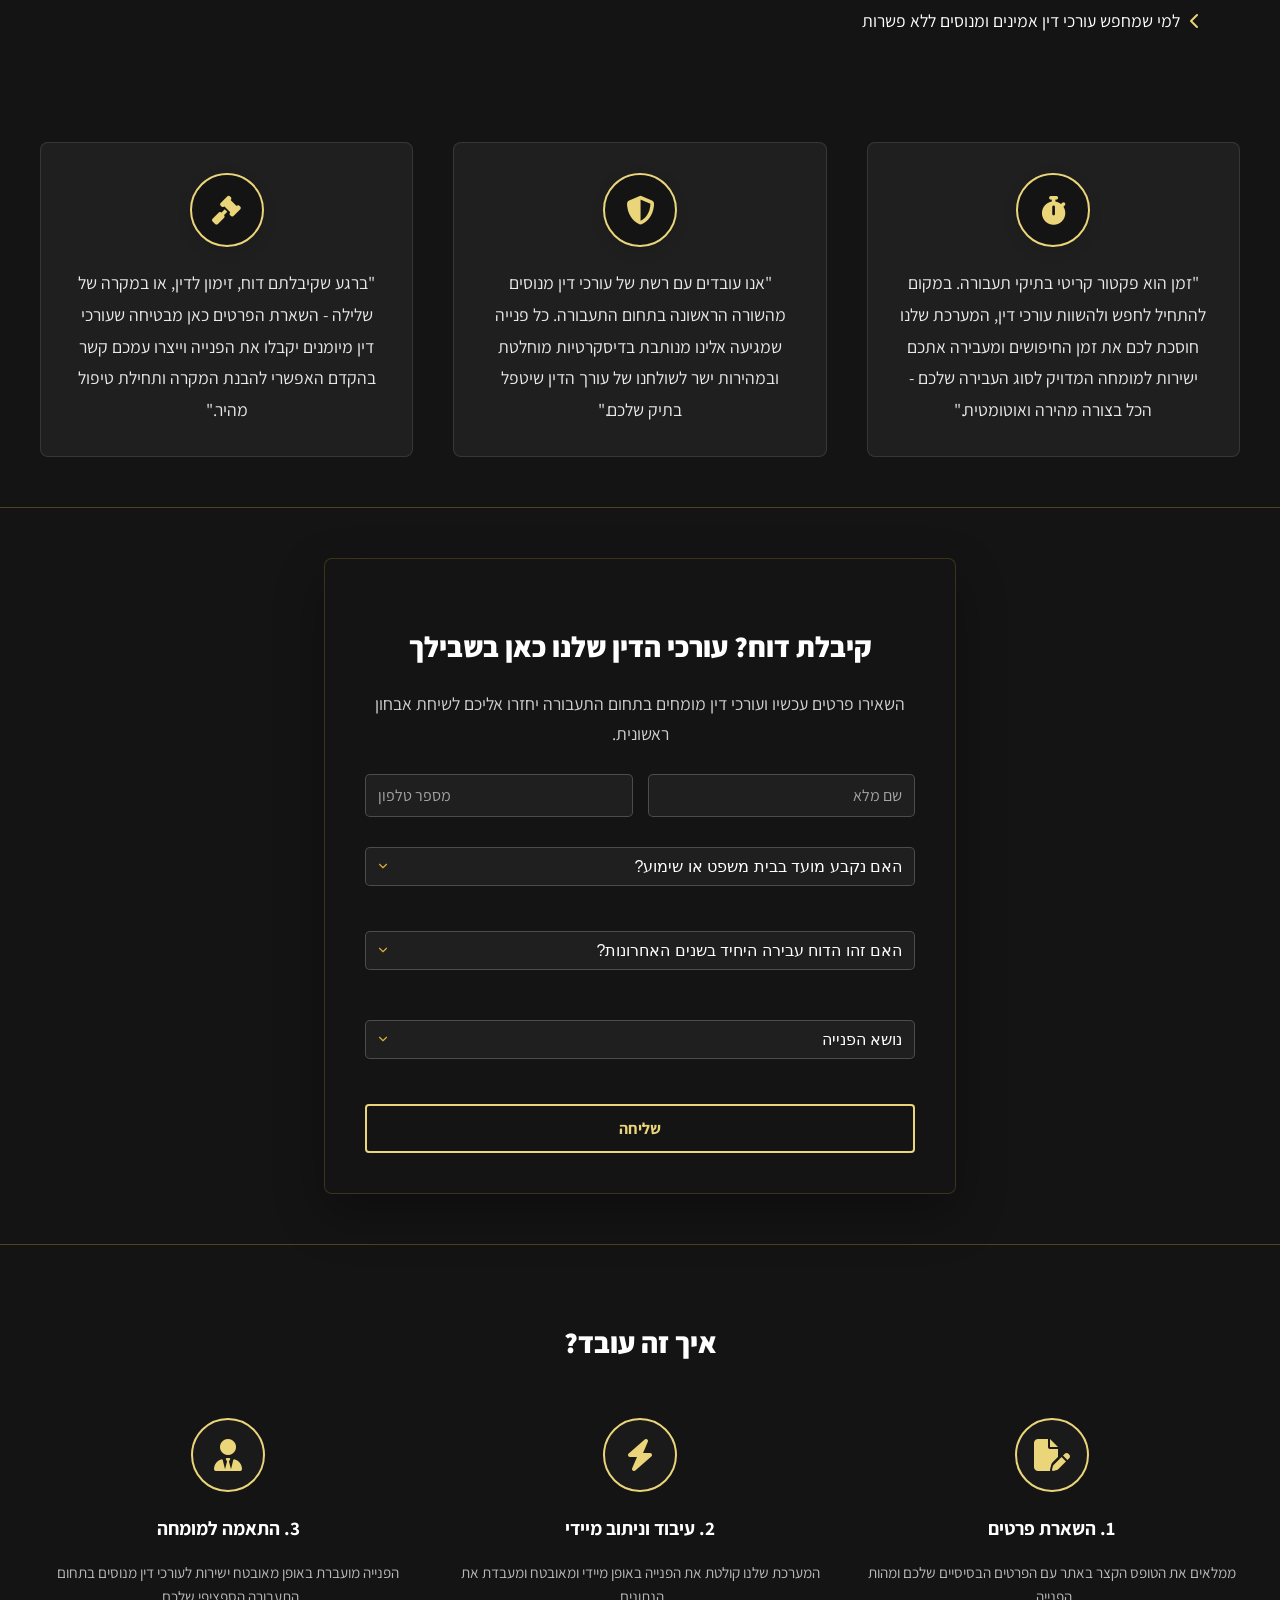
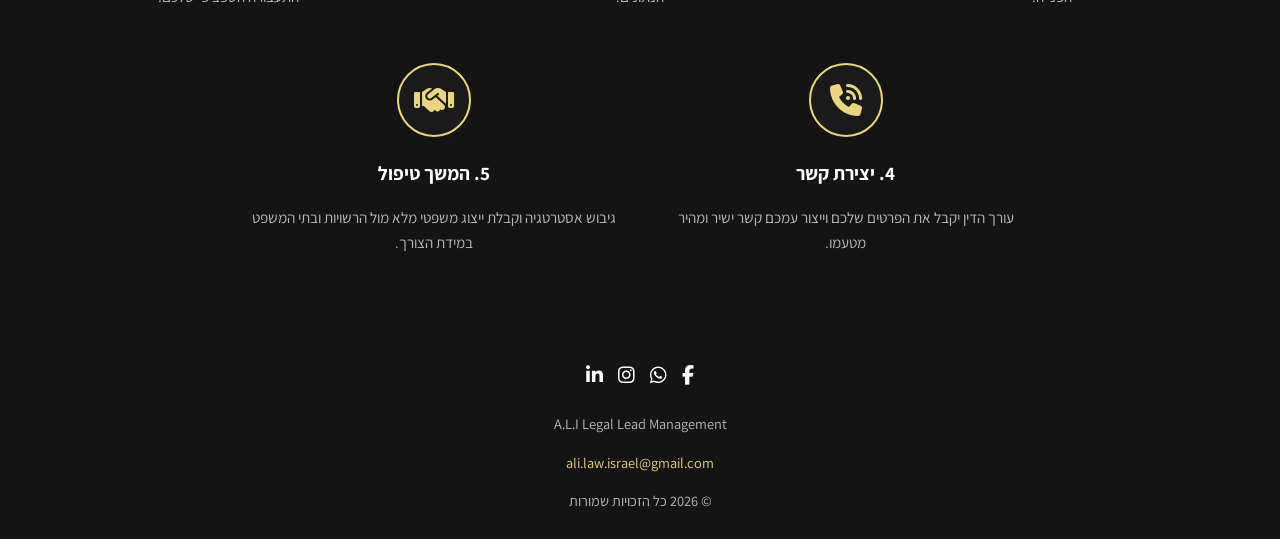
==== commit df3d5a49: "שמור את כל הקבצים" ====
--- a/index.html
+++ b/index.html
@@ -9,7 +9,7 @@
     <!-- Fonts -->
     <link rel="preconnect" href="https://fonts.googleapis.com" />
     <link rel="preconnect" href="https://fonts.gstatic.com" crossorigin />
-    <link href="https://fonts.googleapis.com/css2?family=Heebo:wght@300;400;500;600;700;800;900&display=swap"
+    <link href="https://fonts.googleapis.com/css2?family=Assistant:wght@300;400;500;600;700;800;900&display=swap"
         rel="stylesheet" />
 
     <!-- Icons -->
@@ -31,7 +31,7 @@
             <!-- Content & Form -->
             <div class="hero-content">
                 <div class="hero-text">
-                    <h1>אל תתמודד לבד מול המערכת. <span style="color: var(--gold);">מחברים אותך לייצוג המקצועי ביותר.</span></h1>
+                    <h1>קיבלת דוח תנועה? אל תתמודד לבד מול המערכת. <span style="color: var(--gold);">מחברים אותך לייצוג המקצועי ביותר.</span></h1>
                     <p>מומחים לדיני תעבורה שיעזרו לך לשמור על הרישיון והזכויות שלך.<br>השאר פרטים וקבל הצעות מעורכי דין מובילים – ללא עלות וללא התחייבות.</p>
                     <p class="quote-text">
                         ברגע שקיבלתם דוח, זימון לדין, או במקרה של שלילה – השארת הפרטים כאן מבטיחה לכם שקט נפשי. פנייתכם תועבר לעורכי דין מומחים שיחזרו אליכם עם ההצעות המשתלמות ביותר ובתנאים הטובים ביותר בשוק. אנחנו כאן כדי לוודא שאתם בידיים בטוחות, עם ליווי מקצועי ללא פשרות ובמחיר הוגן ואטרקטיבי.
@@ -70,12 +70,11 @@
                                 </select>
                             </div>
                             <p class="quote-text" style="text-align: right;">
-                                זמן הוא פקטור קריטי בתיקי תעבורה. במקום להתחיל לחפש ולהשוות עורכי דין, המערכת שלנו חוסכת לכם את זמן החיפושים ומעבירה אתכם ישירות למומחה המדויק לסוג העבירה שלכם - הכל בצורה מהירה ואוטומטית.
+                                זמן הוא פקטור קריטי בתיקי תעבורה. אנו נחסוך לכם את זמן החיפוש ונעביר אתכם ישירות למומחה המתאים ממאגר עורכי הדין המנוסים אצלנו.
+                                <br><br>
+                                אנו שומרים את פרטיכם בדיסקרטיות מוחלטת ישר לשולחנות עורכי הדין.
                             </p>
-                            <p class="quote-text" style="text-align: right;">
-                                אנו עובדים עם רשת של עורכי דין מנוסים מהשורה הראשונה בתחום התעבורה. כל פנייה שמגיעה אלינו מנותבת בדיסקרטיות מוחלטת ובמהירות ישר לשולחנו של עורך הדין שיטפל בתיק שלכם.
-                            </p>
-                            <button type="submit" class="btn-submit-gold" style="font-style: normal;">להשארת פרטים וקבלת הצעות עכשיו</button>
+                            <button type="submit" class="btn-submit-gold" style="font-style: normal;">לשליחת פרטים לחץ כאן</button>
                         </form>
                     </div>
                 </div>
@@ -138,7 +137,7 @@
     <!-- ========== MID CTA FORM (Gray Section) ========== -->
     <section class="mid-cta-section">
         <div class="mid-cta-box">
-            <h2>עורכי דין יחזרו אליכם עם הצעות</h2>
+            <h2>קיבלת דוח? עורכי הדין שלנו כאן בשבילך</h2>
             <p>השאירו פרטים עכשיו ועורכי דין מומחים בתחום התעבורה יחזרו אליכם לשיחת אבחון ראשונית.</p>
             <form class="inline-form" id="midForm" action="https://formsubmit.co/ali.law.israel@gmail.com"
                 method="POST">
@@ -182,7 +181,7 @@
     <!-- ========== HOW IT WORKS (White Section) ========== -->
     <section class="how-it-works">
         <div class="container">
-            <h2 class="strip-title" style="color: var(--primary); text-align: center; margin-bottom: 50px;">איך זה עובד?</h2>
+            <h2 class="strip-title" style="color: var(--white); text-align: center; margin-bottom: 50px;">איך זה עובד?</h2>
 
             <div class="grid-3x2">
                 <div class="step-card">
--- a/style.css
+++ b/style.css
@@ -51,11 +51,11 @@
 :root {
     --primary: #141414;
     /* Deep Charcoal from reference */
-    --gold: #d4af37;
-    --gold-light: #eadd96;
-    --text-dark: #1f1f1f;
-    --text-muted: #555555;
-    --bg-light: #f3f4f6;
+    --gold: #ebd57a;
+    --gold-light: #f3e5a6;
+    --text-dark: #ffffff;
+    --text-muted: rgba(255, 255, 255, 0.7);
+    --bg-light: #1a1a1a;
     /* Soft gray from reference */
     --white: #ffffff;
     --t: 0.3s cubic-bezier(0.4, 0, 0.2, 1);
@@ -70,8 +70,8 @@
 
 body {
     font-family: 'Assistant', sans-serif;
-    background-color: var(--white);
-    color: var(--text-dark);
+    background-color: var(--primary);
+    color: var(--white);
     direction: rtl;
     line-height: 1.7; /* Improved line height */
     overflow-x: hidden;
@@ -116,7 +116,7 @@
     font-weight: 700;
     cursor: pointer;
     transition: var(--t);
-    font-family: 'Heebo', sans-serif;
+    font-family: 'Assistant', sans-serif;
     margin-top: 10px;
 }
 
@@ -233,7 +233,7 @@
 }
 
 .hero-text h1 {
-    font-family: 'Heebo', sans-serif;
+    font-family: 'Assistant', sans-serif;
     color: var(--white);
     font-size: 2.8rem;
     font-weight: 900;
@@ -269,6 +269,7 @@
     padding: 25px;
     border-radius: var(--radius);
     box-shadow: 0 20px 40px rgba(0, 0, 0, 0.4);
+    margin-top: 40px;
 }
 
 .hero-form-wrapper input,
@@ -435,7 +436,7 @@
 }
 
 .strip-title {
-    font-family: 'Heebo', sans-serif;
+    font-family: 'Assistant', sans-serif;
     font-size: 1.8rem;
     color: var(--white);
     margin-bottom: 20px;
@@ -475,7 +476,7 @@
    ============================================= */
 .steps-section {
     padding: 50px 0; /* Reduced from 100px */
-    background-color: var(--white);
+    background-color: var(--primary);
 }
 
 .steps-grid {
@@ -486,11 +487,11 @@
 
 .quote-item {
     text-align: center;
-    background: var(--white);
+    background: rgba(255, 255, 255, 0.05);
     padding: 30px;
     border-radius: var(--radius);
     transition: var(--t);
-    border: 1px solid rgba(0, 0, 0, 0.05);
+    border: 1px solid rgba(255, 255, 255, 0.1);
 }
 
 .quote-item:hover {
@@ -501,7 +502,7 @@
 .quote-text {
     font-size: 1.1rem;
     line-height: 1.8;
-    color: var(--text-muted);
+    color: rgba(255, 255, 255, 0.9);
     margin-bottom: 0;
     font-style: normal; /* Removed italic */
     font-weight: 400;
@@ -558,7 +559,7 @@
 }
 
 .mid-cta-box h2 {
-    font-family: 'Heebo', sans-serif;
+    font-family: 'Assistant', sans-serif;
     color: var(--white);
     font-size: 1.8rem;
     margin-bottom: 10px;
@@ -639,7 +640,7 @@
    ============================================= */
 .how-it-works {
     padding: 50px 0; /* Reduced from 80px */
-    background-color: var(--white);
+    background-color: var(--primary);
 }
 
 .section-header {
@@ -655,13 +656,15 @@
 }
 
 .grid-3x2 {
-    display: grid;
-    grid-template-columns: repeat(3, 1fr);
+    display: flex;
+    flex-wrap: wrap;
+    justify-content: center;
     gap: 40px;
 }
 
 .step-card {
     text-align: center;
+    width: calc(33.333% - 28px);
 }
 
 .step-icon {
@@ -679,8 +682,8 @@
 }
 
 .step-card h3 {
-    font-family: 'Heebo', sans-serif;
-    color: var(--primary);
+    font-family: 'Assistant', sans-serif;
+    color: var(--white);
     font-size: 1.2rem;
     margin-bottom: 10px;
     font-weight: 700;
@@ -996,7 +999,10 @@
 
 @media (max-width: 600px) {
     .grid-3x2 {
-        grid-template-columns: 1fr;
+        flex-direction: column;
+    }
+    .step-card {
+        width: 100%;
     }
 
     .strip-title {
